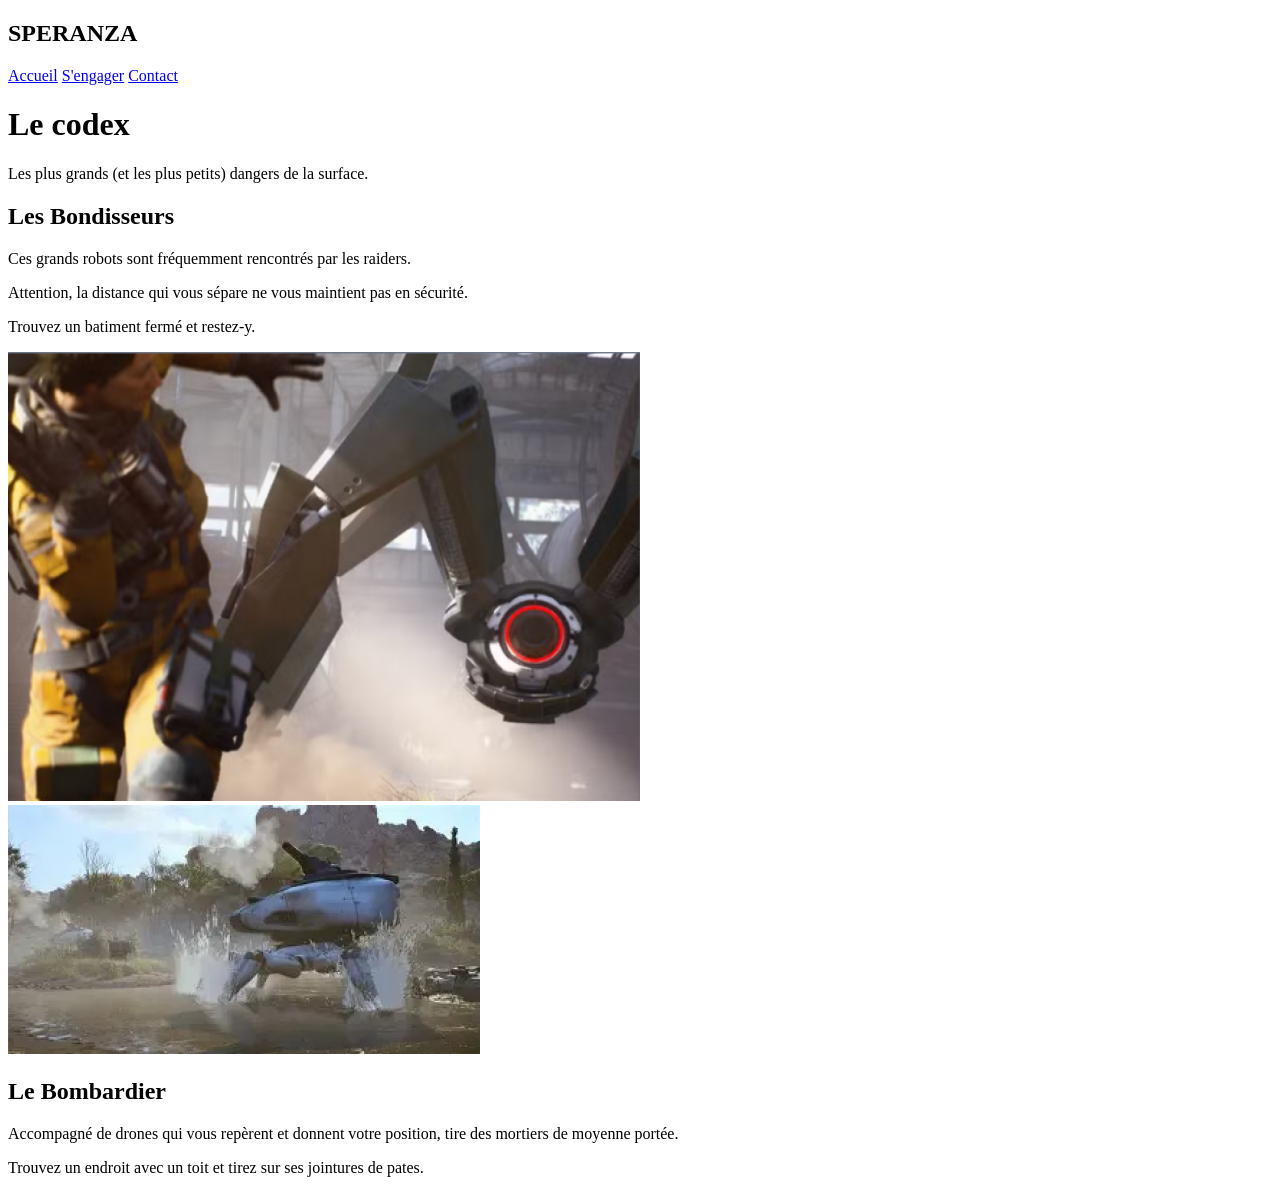
==== codex.html @ c12e8819 "fin de séance avec une grande partie du html fini (index), commentaires à faire, pages supplémentair" ====
<!DOCTYPE html>
<html lang="fr">
    <head>
        <meta charset="UTF-8">
        <meta name="viewport" content="width=device-width, initial-scale=1.0">
        <title>Codex</title>
    </head>
    <body>
        <header>
            <nav><!--Contient le logo SPERANZA sous forme de texte majuscule et les liens "Accueil" et "Codex"-->
                <h1 class="titre-logo">SPERANZA</h1>
                <a href="index.html">Accueil</a>                          
                <a href="enlist.html">S'engager</a>
                <a href="contact.html">Contact</a>  
            </nav>
        </header>
        <main>
            <div><!--Le titre principal de l'enciclopédie-->
                <h1>Le codex</h1>
                <p>Les plus grands (et les plus petits) dangers de la surface.</p>
            </div>

            <div>
                <div>
                    <h2>Les Bondisseurs</h2>
                    <p>Ces grands robots sont fréquemment rencontrés par les raiders.</p>
                    <p>Attention, la distance qui vous sépare ne vous maintient pas en sécurité.</p>
                    <p>Trouvez un batiment fermé et restez-y.</p>
                </div>                
                <div>
                    <img width="50%" src="images/Leaper.png" alt="Un bondisseur poursuivant une raider">
                </div>
            </div>

            <div>
                <div>
                    <img src="images/Bombardier.png" alt="Un Bombardier en position de combat dans un étang">
                </div>                
                <div>
                    <h2>Le Bombardier</h2>
                    <p>Accompagné de drones qui vous repèrent et donnent votre position, tire des mortiers de moyenne portée.</p>
                    <p>Trouvez un endroit avec un toit et tirez sur ses jointures de pates.</p>
                </div>
            </div>

        </main>
    </body>
</html>
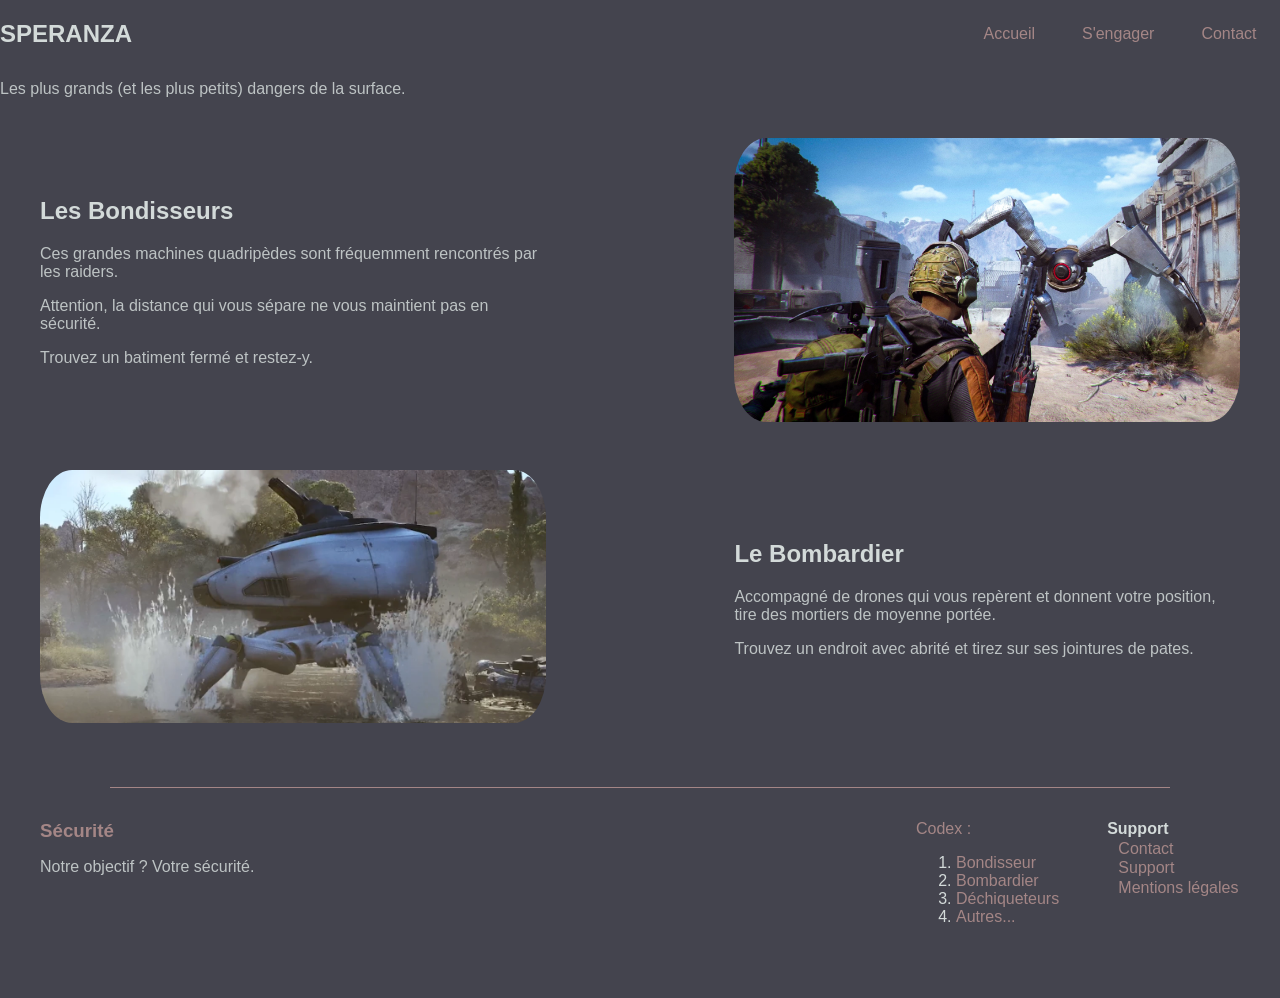
==== commit 41f90c81: "exercice boxes" ====
--- a/codex.html
+++ b/codex.html
@@ -3,15 +3,20 @@
     <head>
         <meta charset="UTF-8">
         <meta name="viewport" content="width=device-width, initial-scale=1.0">
+        <link rel="stylesheet" type="text/css" href="style.css">
         <title>Codex</title>
     </head>
     <body>
         <header>
-            <nav><!--Contient le logo SPERANZA sous forme de texte majuscule et les liens "Accueil" et "Codex"-->
-                <h1 class="titre-logo">SPERANZA</h1>
-                <a href="index.html">Accueil</a>                          
-                <a href="enlist.html">S'engager</a>
-                <a href="contact.html">Contact</a>  
+            <nav><!--Contient le logo SPERANZA sous forme de texte majuscule et les liens "Contact" et "Codex"-->
+                <div>
+                    <h2>SPERANZA</h2>
+                </div>
+                <div class="topLinks">
+                    <a class="navLink" href="index.html">Accueil</a>                    
+                    <a class="navLink" href="enlist.html">S'engager</a>                    
+                    <a class="navLink" href="contact.html">Contact</a>
+                </div>
             </nav>
         </header>
         <main>
@@ -20,29 +25,68 @@
                 <p>Les plus grands (et les plus petits) dangers de la surface.</p>
             </div>
 
-            <div>
-                <div>
+            <div class="bloc"><!--Titre et image menant à l'encyclopédie-->
+
+                <div class="content">
                     <h2>Les Bondisseurs</h2>
-                    <p>Ces grands robots sont fréquemment rencontrés par les raiders.</p>
+                    <p>Ces grandes machines quadripèdes sont fréquemment rencontrés par les raiders.</p>
                     <p>Attention, la distance qui vous sépare ne vous maintient pas en sécurité.</p>
-                    <p>Trouvez un batiment fermé et restez-y.</p>
-                </div>                
-                <div>
-                    <img width="50%" src="images/Leaper.png" alt="Un bondisseur poursuivant une raider">
+                    <p>Trouvez un batiment fermé et restez-y.</p>                    
                 </div>
+
+                 <img  class="blocImage" src="images/leaper2.jpg" alt="Un bondisseur attaquant une personne">
             </div>
 
-            <div>
-                <div>
-                    <img src="images/Bombardier.png" alt="Un Bombardier en position de combat dans un étang">
-                </div>                
-                <div>
+            <div class="bloc"><!--Descriptif du département de la sécurité et image-->
+
+                 <img class="blocImage" src="images/Bombardier.webp" alt="Un Bombardier en position de combat dans un étang">
+                           
+                <div class="content">
                     <h2>Le Bombardier</h2>
                     <p>Accompagné de drones qui vous repèrent et donnent votre position, tire des mortiers de moyenne portée.</p>
-                    <p>Trouvez un endroit avec un toit et tirez sur ses jointures de pates.</p>
+                    <p>Trouvez un endroit avec abrité et tirez sur ses jointures de pates.</p>                    
                 </div>
+            </div>    
+        </main>
+
+        <footer><!--descriptif très bref du département et quelques liens -->    
+            <div class="FooterLimit">
+                <hr id="FooterLimitLine">
+            </div>                    
+
+            <div>
+                <div class="footerContent">
+                    <h3>Sécurité</h3>
+                    <p>Notre objectif ? Votre sécurité.</p>                                                         
+                </div>      
             </div>
 
-        </main>
+            <div class="footerLinks">
+                <div id="footerCodexLink">
+                    <a class="FooterLinks" href="codex.html">Codex :</a>
+                    <ol class="">
+                        <li>
+                            <a class="whiteFooterLinks" href="codex.html">Bondisseur</a>
+                        </li>
+                        <li>
+                            <a class="whiteFooterLinks" href="codex.html">Bombardier</a>
+                        </li>
+                        <li>
+                            <a class="whiteFooterLinks" href="codex.html">Déchiqueteurs</a>
+                        </li>
+                        <li>
+                            <a class="whiteFooterLinks" href="codex.html">Autres...</a>
+                        </li>
+                    </ol>
+                </div>
+                
+                <div class="footerSupport">
+                    <h4>Support</h4>                                        
+                    <a class="FooterLinks" href="contact.html">Contact</a>                        
+                    <a class="FooterLinks" href="support.html">Support</a>                       
+                    <a class="FooterLinks" href="mentions-legales.html">Mentions légales</a>                                                                                 
+                </div>   
+            </div>
+        </footer>
     </body>
 </html>
--- a/style.css
+++ b/style.css
@@ -0,0 +1,201 @@
+*{
+    font-family: Helvetica, "Roboto", sans-serif;
+    flex-wrap: wrap;
+}
+
+:root {
+    --headerheight: 3em;
+}
+
+body{
+    background: #44444E;
+    margin: 0em;
+}
+
+h1, h2, h4, h5, h6 {
+    color: #D3DAD9;        
+}
+
+h3 {
+    color:#A48686 
+}
+
+p {
+    color: #D3DAD9;
+    opacity: 85%;
+}
+
+a {
+    text-decoration: none;
+    color: #A48686;
+}
+
+ol {
+    color: #D3DAD9;
+}
+
+.callToActLink, .semiTransparentLink {
+    color: #BFC6C4;
+    border-radius: 0.7em;
+    padding: 0.5em 0.5em;
+    margin: 0em 0.5em;
+}
+
+.callToActLink {    
+    background-color: #A48686;    
+}
+
+.semiTransparentLink {    
+    border-color: #D3DAD9;
+    border-width: 0.1em;
+    background-color: #bfc6c430;
+}
+
+.navLink {
+    color: #A48686;    
+}
+
+.topLinks {
+    display: flex;
+    flex-direction: row;
+    justify-content: space-around;
+    align-items: center;
+    width:20em;
+}
+
+nav {    
+    z-index: 1;
+
+    display: flex;    
+    flex-direction: row;
+    justify-content: space-between;     
+    align-items: center;
+    width: 100%;
+
+    background-color: #44444E;         
+    
+    position: fixed;
+    top: 0px;
+    
+    .navLink {           
+        margin: 5% 5%;     
+    }
+
+    #logo {
+        margin: 0em 1em;
+    }
+}
+
+
+.title {
+    background-image: url('images/plan-ville2.jpeg');
+    background-size: cover;
+
+    display:flex;
+    flex-direction: column;
+    align-items: center;
+    justify-content: space-around;
+    
+    padding: 4em 1em ;
+}
+
+.title h1 {
+    font-size: 300%;
+}
+
+.titleLinks {
+    display: flex;
+    justify-content: space-between;
+    flex-direction: row;
+    align-items: center;    
+}
+
+.bloc {
+    display: flex;
+    justify-content: space-between;
+    align-items: center;
+
+    padding: 0.5em 0.5em;    
+}
+
+footer {
+    display: flex;
+    justify-content: space-between;
+    align-items: start;
+    padding: 2em 1em;    
+    
+}
+
+.whiteFooterLinks a {
+    color: #D3DAD9;
+}
+
+.FooterLimit {
+    width: 100%;
+
+}
+
+ #FooterLimitLine {
+    border: none; 
+    height: 1px; 
+    background-color: #A48686; 
+    width: 85%;
+}
+
+.footerContent {        
+    padding: 1.5em 1.5em;
+}   
+
+.footerContent h3 {
+    margin: 0em;    
+}
+
+.footerLinks {
+    display:flex;
+    align-items: start;
+    justify-content: space-between;     
+    color: #A48686;
+}
+
+#footerCodexLink {
+    padding: 1.5em;
+}
+
+.footerSupport {
+    display:flex;
+    flex-direction: column;
+    justify-content: flex-start;
+    padding: 1.5em;    
+}
+
+.footerSupport > a {
+    padding: 0.1em 0.1em 0em 0.7em;
+}
+
+.footerSupport h4 {
+    margin: 0em;
+}   
+
+.content , .blocImage{
+    padding: 1em 2em;   
+    justify-content: center;
+    align-items: center;     
+}
+
+.blocImage {
+    border-radius: 4em;   
+}
+
+@media screen and (max-width: 800px)
+{
+    .content , .blocImage {      
+        width: 95%;        
+    }
+}
+    
+@media screen and (min-width: 800.1px)
+{
+    .content , .blocImage {      
+        width: 40%;        
+    }
+}
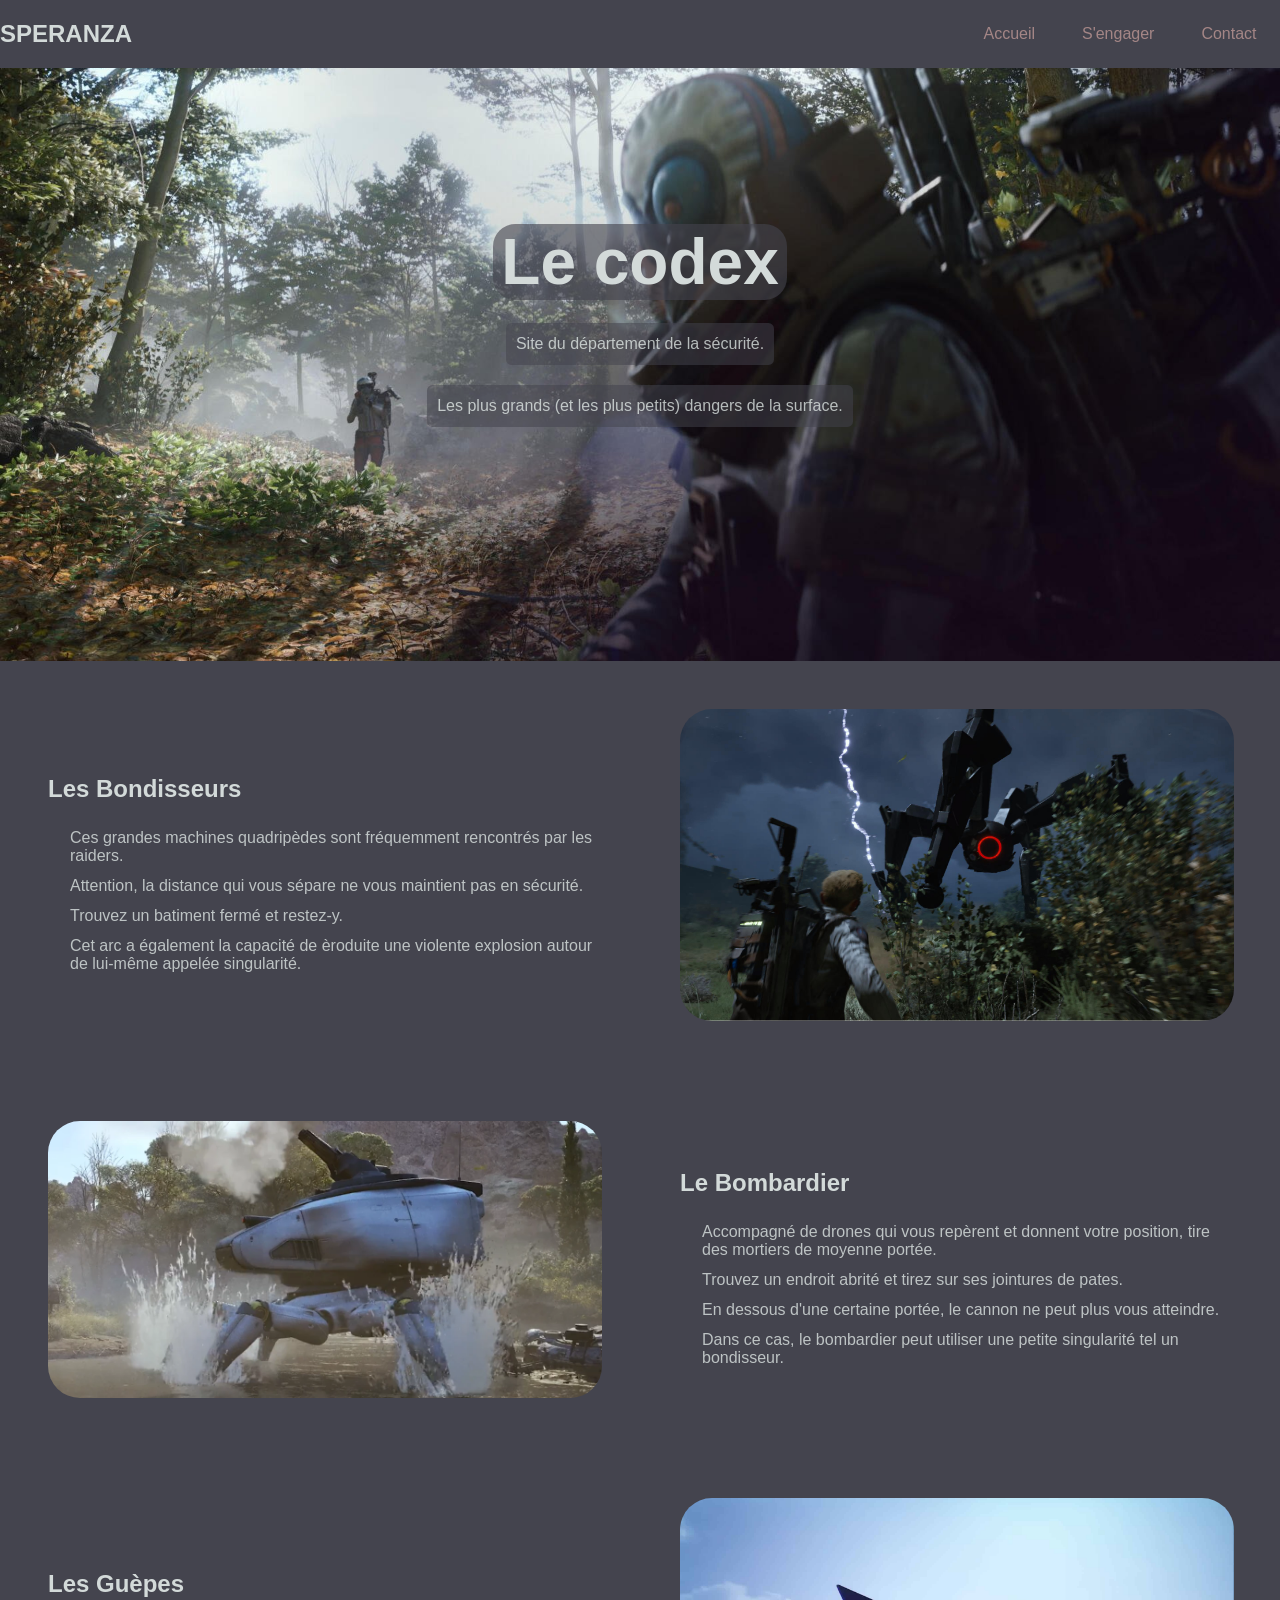
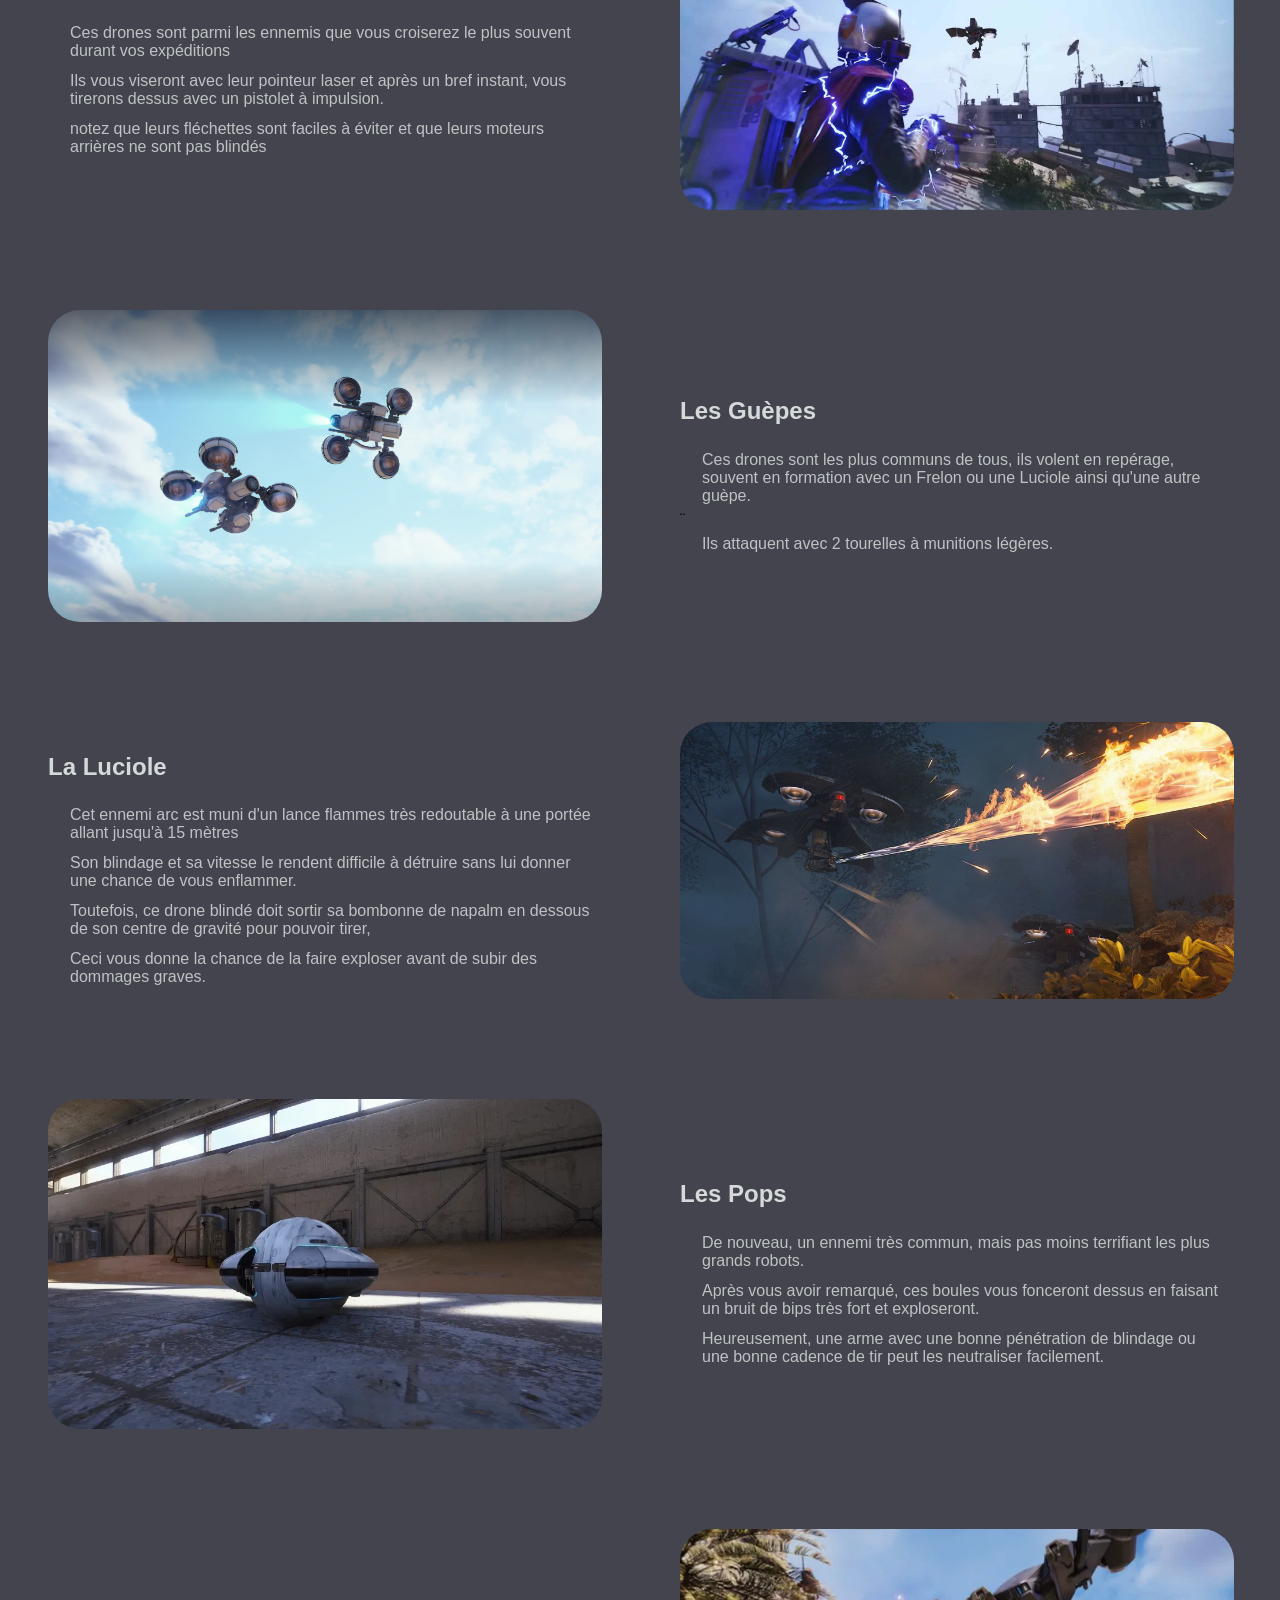
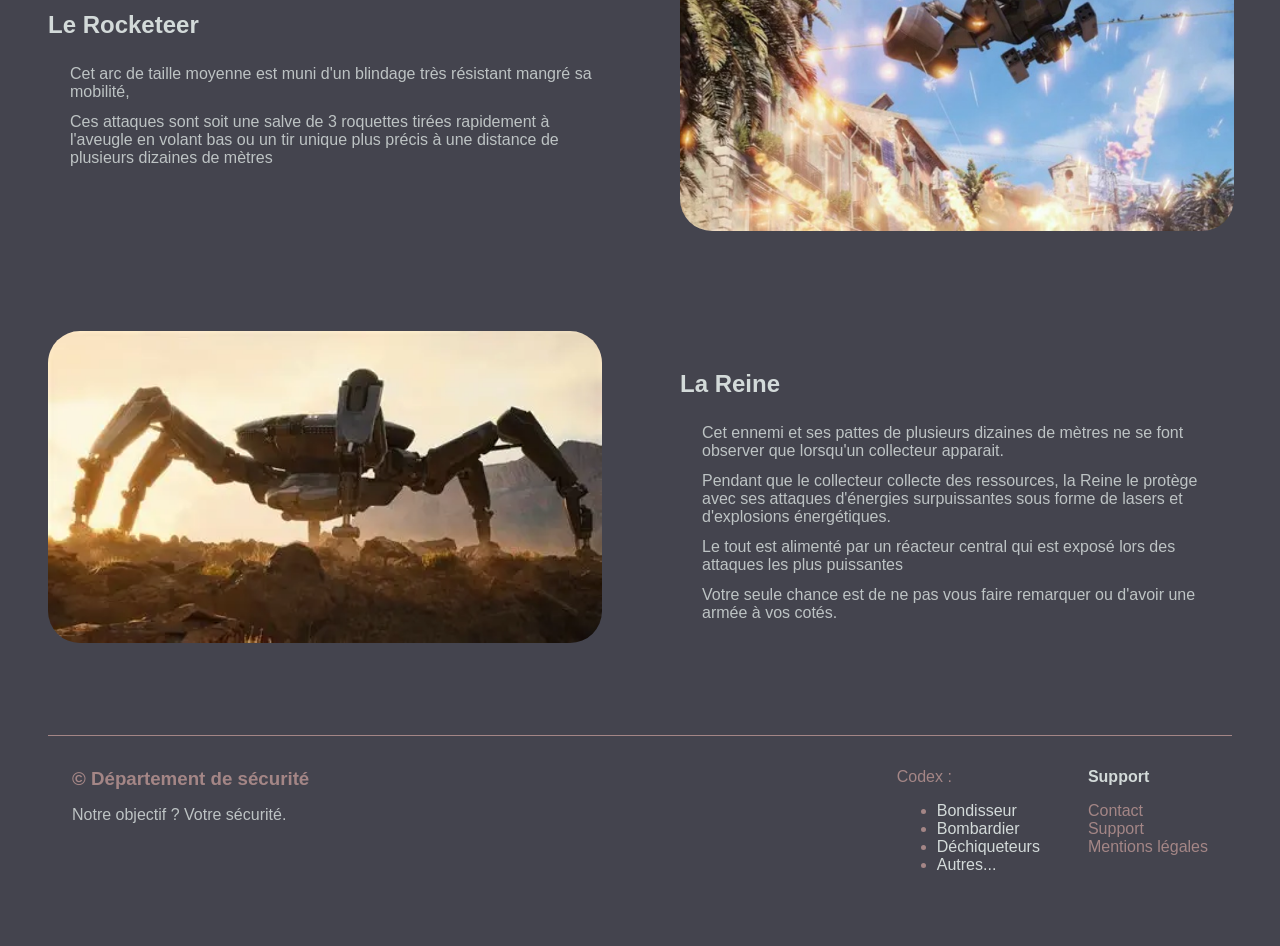
==== commit d1b7461c: "maj de début de cours 04.05.2026" ====
--- a/codex.html
+++ b/codex.html
@@ -13,79 +13,178 @@
                     <h2>SPERANZA</h2>
                 </div>
                 <div class="topLinks">
-                    <a class="navLink" href="index.html">Accueil</a>                    
-                    <a class="navLink" href="enlist.html">S'engager</a>                    
-                    <a class="navLink" href="contact.html">Contact</a>
+                    <div>
+                        <a class="navLink" href="index.html">Accueil</a>
+                    </div>
+                    <div>
+                        <a class="navLink" href="enlist.html">S'engager</a>
+                    </div>
+                    <div>
+                        <a class="navLink" href="contact.html">Contact</a>
+                    </div>
                 </div>
             </nav>
         </header>
-        <main>
-            <div><!--Le titre principal de l'enciclopédie-->
+        <main>              
+
+            </div> 
+              <div id="codexTitle" class="title"><!--Le titre principal de l'enciclopédie-->
                 <h1>Le codex</h1>
+                <p>Site du département de la sécurité.</p>
                 <p>Les plus grands (et les plus petits) dangers de la surface.</p>
             </div>
 
-            <div class="bloc"><!--Titre et image menant à l'encyclopédie-->
-
+            <section><!--Description et conseils, Bondisseur-->
                 <div class="content">
                     <h2>Les Bondisseurs</h2>
                     <p>Ces grandes machines quadripèdes sont fréquemment rencontrés par les raiders.</p>
                     <p>Attention, la distance qui vous sépare ne vous maintient pas en sécurité.</p>
-                    <p>Trouvez un batiment fermé et restez-y.</p>                    
+                    <p>Trouvez un batiment fermé et restez-y.</p>
+                    <p>Cet arc a également la capacité de èroduite une violente explosion autour de lui-même appelée singularité.</p> 
                 </div>
 
-                 <img  class="blocImage" src="images/leaper2.jpg" alt="Un bondisseur attaquant une personne">
-            </div>
+                <div>
+                    <img  class="blocImage" src="images/leaper3.jpg" alt="Un bondisseur attaquant une personne">
+                </div>                
+            </section> 
 
-            <div class="bloc"><!--Descriptif du département de la sécurité et image-->
-
-                 <img class="blocImage" src="images/Bombardier.webp" alt="Un Bombardier en position de combat dans un étang">
-                           
+            <section><!--Description et conseils, Bombardier-->
+                <div>
+                    <img class="blocImage" src="images/Bombardier.webp" alt="Un Bombardier en position de combat dans un étang">
+                </div>
+                        
                 <div class="content">
                     <h2>Le Bombardier</h2>
                     <p>Accompagné de drones qui vous repèrent et donnent votre position, tire des mortiers de moyenne portée.</p>
-                    <p>Trouvez un endroit avec abrité et tirez sur ses jointures de pates.</p>                    
+                    <p>Trouvez un endroit abrité et tirez sur ses jointures de pates.</p>
+                    <p>En dessous d'une certaine portée, le cannon ne peut plus vous atteindre.</p>
+                    <p>Dans ce cas, le bombardier peut utiliser une petite singularité tel un bondisseur.</p>  
+                </div>        
+            </section>
+
+            <section><!--Description et conseils, Frelon-->
+                <div class="content">
+                    <h2>Les Guèpes</h2>
+                    <p>Ces drones sont parmi les ennemis que vous croiserez le plus souvent durant vos expéditions</p>                 
+                    <p>Ils vous viseront avec leur pointeur laser et après un bref instant, vous tirerons dessus avec un pistolet à impulsion.</p>
+                    <p>notez que leurs fléchettes sont faciles à éviter et que leurs moteurs arrières ne sont pas blindés</p>
                 </div>
-            </div>    
+
+                <div>
+                    <img  class="blocImage" src="images/hornet.jpg" alt="Une personne se faisant électrocuter par le pistolet à impulsion d'un frelon en plein combat">
+                </div>                
+            </section> 
+
+            <section><!--Description et conseils, Guèpe-->
+                <div>
+                    <img class="blocImage" src="images/wasps.png" alt="Deux guèpes en repérage dans le ciel">
+                </div>
+                        
+                <div class="content">
+                    <h2>Les Guèpes</h2>
+                    <p>Ces drones sont les plus communs de tous, ils volent en repérage, souvent en formation avec un Frelon ou une Luciole ainsi qu'une autre guèpe.</p>
+                    ¨<p>Ils attaquent avec 2 tourelles à munitions légères.</p>
+                </div>        
+            </section>
+
+              <section><!--Description et conseils, Luciole-->
+                <div class="content">
+                    <h2>La Luciole</h2>
+                    <p>Cet ennemi arc est muni d'un lance flammes très redoutable à une portée allant jusqu'à 15 mètres</p>
+                    <p>Son blindage et sa vitesse le rendent difficile à détruire sans lui donner une chance de vous enflammer.</p>
+                    <p>Toutefois, ce drone blindé doit sortir sa bombonne de napalm en dessous de son centre de gravité pour pouvoir tirer,</p>
+                    <p>Ceci vous donne la chance de la faire exploser avant de subir des dommages graves.</p>
+                </div>
+
+                <div>
+                    <img  class="blocImage" src="images/firefly.jpg" alt="Deux Lucioles en position de combat, dont une tirant une trainée de flammes">
+                </div>                
+            </section> 
+
+            <section><!--Description et conseils, les Pop-->
+                <div>
+                    <img class="blocImage" src="images/pop.webp" alt="Une boule Pop dans un hangar proche du port spacial.">
+                </div>
+                        
+                <div class="content">
+                    <h2>Les Pops</h2>
+                    <p>De nouveau, un ennemi très commun, mais pas moins terrifiant les plus grands robots.</p>
+                    <p>Après vous avoir remarqué, ces boules vous fonceront dessus en faisant un bruit de bips très fort et exploseront.</p>
+                    <p>Heureusement, une arme avec une bonne pénétration de blindage ou une bonne cadence de tir peut les neutraliser facilement.</p>
+                </div>                   
+            </section>
+
+            <section><!--Description et conseils, Rocketeer-->
+                <div class="content">
+                    <h2>Le Rocketeer</h2>
+                    <p>Cet arc de taille moyenne est muni d'un blindage très résistant mangré sa mobilité,</p>
+                    <p>Ces attaques sont soit une salve de 3 roquettes tirées rapidement à l'aveugle en volant bas ou un tir unique plus précis à une distance de plusieurs dizaines de mètres</p>
+                </div>
+
+                <div>
+                    <img  class="blocImage" src="images/rocketeer.jfif" alt="Un Rocketeer lancant une salve de tirs">
+                </div>                
+            </section> 
+
+            <section><!--Description et conseils, La Reine-->
+                <div>
+                    <img class="blocImage" src="images/queen.webp" alt="Une Reine marchant devant un lever de soleil">
+                </div>
+                        
+                <div class="content">
+                    <h2>La Reine</h2>
+                    <p>Cet ennemi et ses pattes de plusieurs dizaines de mètres ne se font observer que lorsqu'un collecteur apparait.</p>                   
+                    <p>Pendant que le collecteur collecte des ressources, la Reine le protège avec ses attaques d'énergies surpuissantes sous forme de lasers et d'explosions énergétiques.</p>
+                    <p>Le tout est alimenté par un réacteur central qui est exposé lors des attaques les plus puissantes</p>
+                    <p>Votre seule chance est de ne pas vous faire remarquer ou d'avoir une armée à vos cotés.</p>
+                </div>                   
+            </section>
+        </main>
         </main>
 
         <footer><!--descriptif très bref du département et quelques liens -->    
             <div class="FooterLimit">
                 <hr id="FooterLimitLine">
-            </div>                    
+            </div>                
 
             <div>
                 <div class="footerContent">
-                    <h3>Sécurité</h3>
+                    <h3>&copy; Département de sécurité</h3>
                     <p>Notre objectif ? Votre sécurité.</p>                                                         
                 </div>      
             </div>
 
             <div class="footerLinks">
                 <div id="footerCodexLink">
-                    <a class="FooterLinks" href="codex.html">Codex :</a>
-                    <ol class="">
+                    <a class="FooterLinks" href="codex.html">Codex :</a>                   
+                    <ul class="whiteFooterLinks">
                         <li>
-                            <a class="whiteFooterLinks" href="codex.html">Bondisseur</a>
+                            <a href="codex.html">Bondisseur</a>
                         </li>
                         <li>
-                            <a class="whiteFooterLinks" href="codex.html">Bombardier</a>
+                            <a href="codex.html">Bombardier</a>
                         </li>
                         <li>
-                            <a class="whiteFooterLinks" href="codex.html">Déchiqueteurs</a>
+                            <a href="codex.html">Déchiqueteurs</a>
                         </li>
                         <li>
-                            <a class="whiteFooterLinks" href="codex.html">Autres...</a>
+                            <a href="codex.html">Autres...</a>
                         </li>
-                    </ol>
+                    </ul>
                 </div>
                 
                 <div class="footerSupport">
-                    <h4>Support</h4>                                        
-                    <a class="FooterLinks" href="contact.html">Contact</a>                        
-                    <a class="FooterLinks" href="support.html">Support</a>                       
-                    <a class="FooterLinks" href="mentions-legales.html">Mentions légales</a>                                                                                 
-                </div>   
+                    <h4>Support</h4> 
+                    <div>
+                        <a class="FooterLinks" href="contact.html">Contact</a> 
+                    </div>
+                    <div>
+                        <a class="FooterLinks" href="support.html">Support</a> 
+                    </div>
+                    <div>
+                        <a class="FooterLinks" href="mentions-legales.html">Mentions légales</a>  
+                    </div>                                                                      
+                </div>  
             </div>
         </footer>
     </body>
--- a/style.css
+++ b/style.css
@@ -10,6 +10,7 @@
 body{
     background: #44444E;
     margin: 0em;
+    overflow-x: hidden;
 }
 
 h1, h2, h4, h5, h6 {
@@ -51,10 +52,6 @@
     background-color: #bfc6c430;
 }
 
-.navLink {
-    color: #A48686;    
-}
-
 .topLinks {
     display: flex;
     flex-direction: row;
@@ -76,31 +73,28 @@
     
     position: fixed;
     top: 0px;
-    
-    .navLink {           
-        margin: 5% 5%;     
-    }
-
-    #logo {
-        margin: 0em 1em;
-    }
-}
-
+}
+
+.navLink {           
+    margin: 1em;
+    color: #A48686;    
+}
+
+#logo {
+    margin: 0em 1em;
+}
 
 .title {
-    background-image: url('images/plan-ville2.jpeg');
     background-size: cover;
-
     display:flex;
     flex-direction: column;
     align-items: center;
-    justify-content: space-around;
-    
-    padding: 4em 1em ;
+    justify-content: space-around;  
+
 }
 
 .title h1 {
-    font-size: 300%;
+    font-size: 400%;
 }
 
 .titleLinks {
@@ -110,19 +104,38 @@
     align-items: center;    
 }
 
-.bloc {
-    display: flex;
-    justify-content: space-between;
-    align-items: center;
-
-    padding: 0.5em 0.5em;    
+#indexTitle {
+    background-image: url('images/plan-ville2.jpeg');
+    
+    padding: 7em 1em ;
+}
+
+#codexTitle {
+    background-image: url('images/background2.jpg');
+
+    padding: 14em 2em ;    
+}
+
+#codexTitle h1 {
+    border-radius: 0.35em;
+    padding: 1px 8px;
+    background-color: #44444e9b;
+    margin: 0px;
+    margin-bottom: 13px;
+}
+
+#codexTitle p {
+    border-radius: 0.35em;
+    padding: 12px 10px;
+    background-color: #44444e9b;
+    margin: 10px;
 }
 
 footer {
     display: flex;
     justify-content: space-between;
     align-items: start;
-    padding: 2em 1em;    
+    padding: 2em 3em;    
     
 }
 
@@ -133,13 +146,17 @@
 .FooterLimit {
     width: 100%;
 
+}
+
+.footerSupport h4 {
+    padding-bottom: 1em;
 }
 
  #FooterLimitLine {
     border: none; 
     height: 1px; 
     background-color: #A48686; 
-    width: 85%;
+    width: 100%;
 }
 
 .footerContent {        
@@ -176,26 +193,51 @@
     margin: 0em;
 }   
 
+
+ section {
+  display: grid;
+  gap: 1em;
+  padding: 1em;
+  grid-template-columns: repeat(1, minmax(300px, 1fr));
+  grid-template-rows: 1fr;
+ }
+
+.content {
+    padding-top: auto;    
+    display: flex;
+    justify-content: space-around;
+    flex-direction: column;
+    align-items:start;
+} 
+
+.content p {
+    margin: 6px;
+    padding-left: 1em;
+} 
+
 .content , .blocImage{
-    padding: 1em 2em;   
+    padding: 2em 2em;   
     justify-content: center;
-    align-items: center;     
+    align-items: flex-center; 
 }
 
 .blocImage {
     border-radius: 4em;   
 }
 
-@media screen and (max-width: 800px)
-{
-    .content , .blocImage {      
-        width: 95%;        
-    }
-}
-    
-@media screen and (min-width: 800.1px)
-{
-    .content , .blocImage {      
-        width: 40%;        
-    }
+img {
+  height: auto;
+  width: 90%;
+  border-radius: 2em;
+}
+
+@media (min-width: 860px) {
+  section {
+    grid-template-columns: repeat(2, minmax(200px, 1fr));
+    grid-template-rows: repeat(2, minmax(1fr, 500px));
+  }
+}
+
+:hover > a {
+    color: #ffffff;
 }
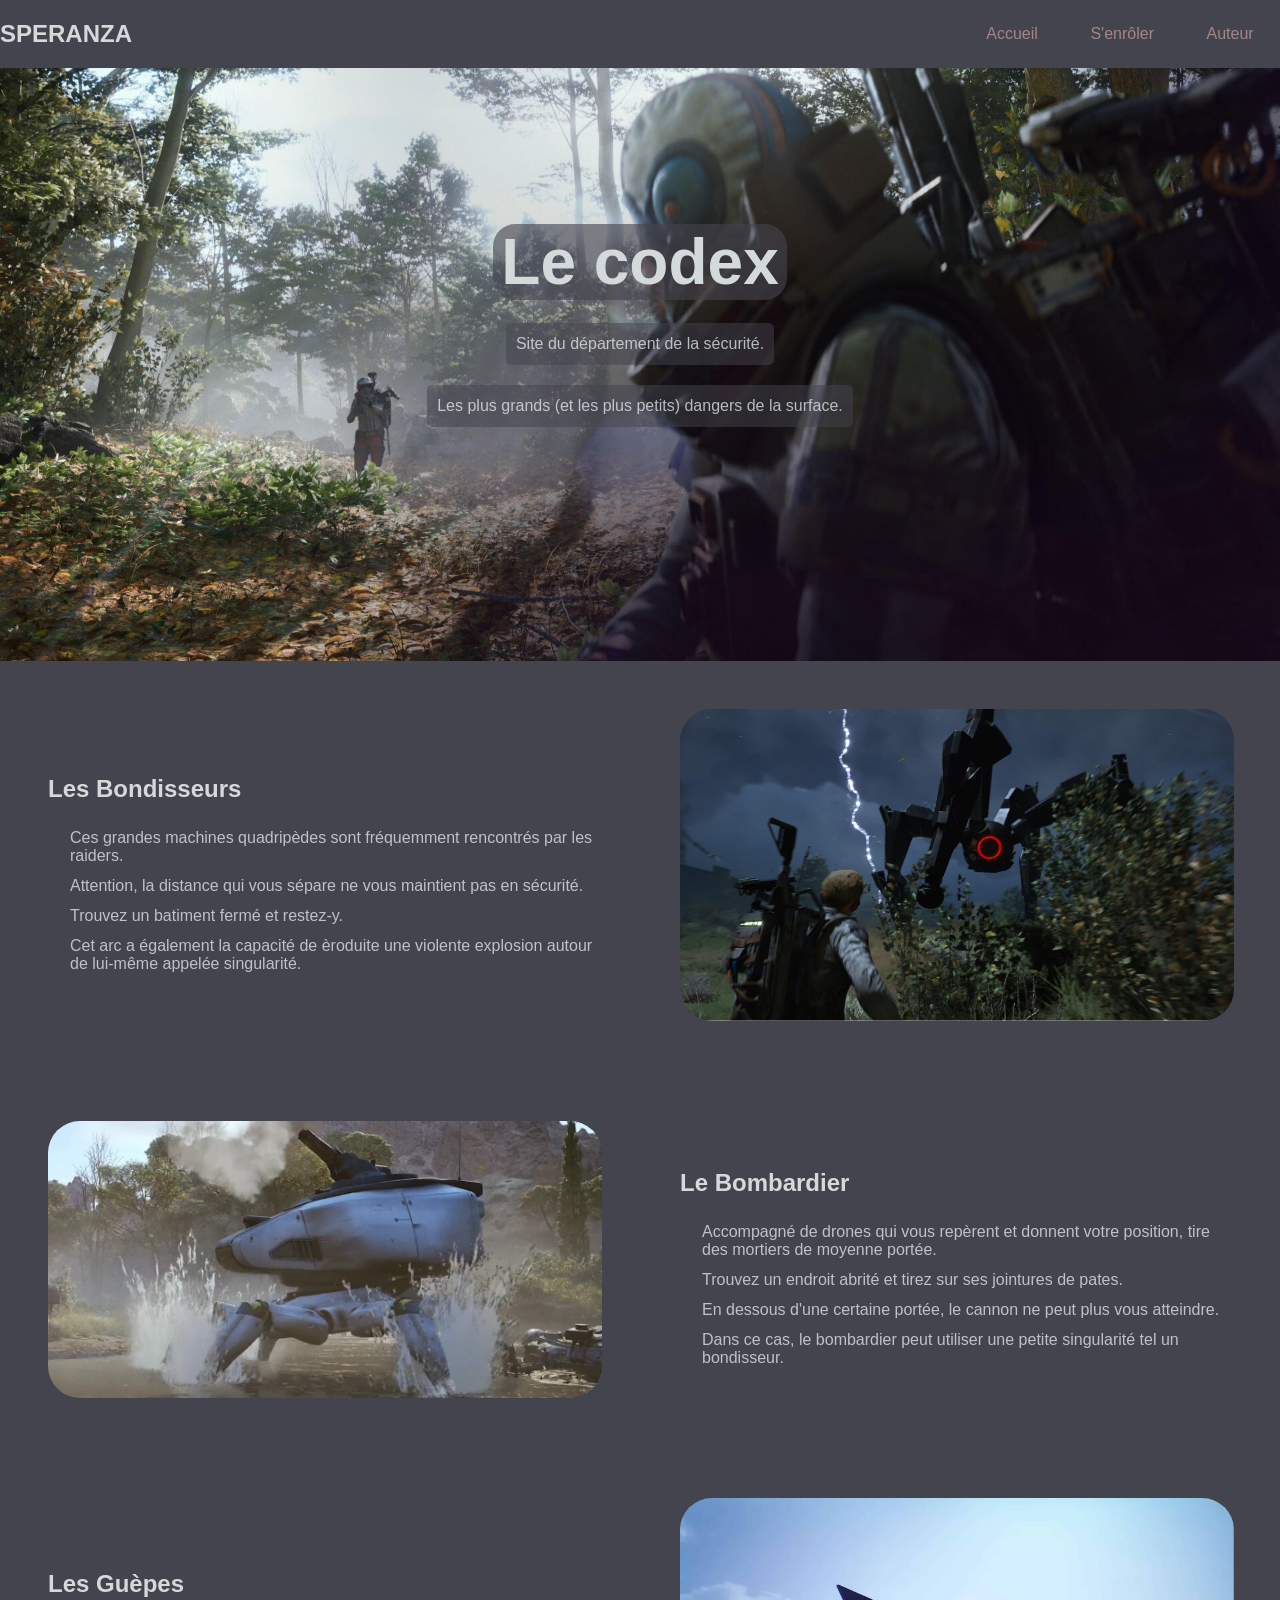
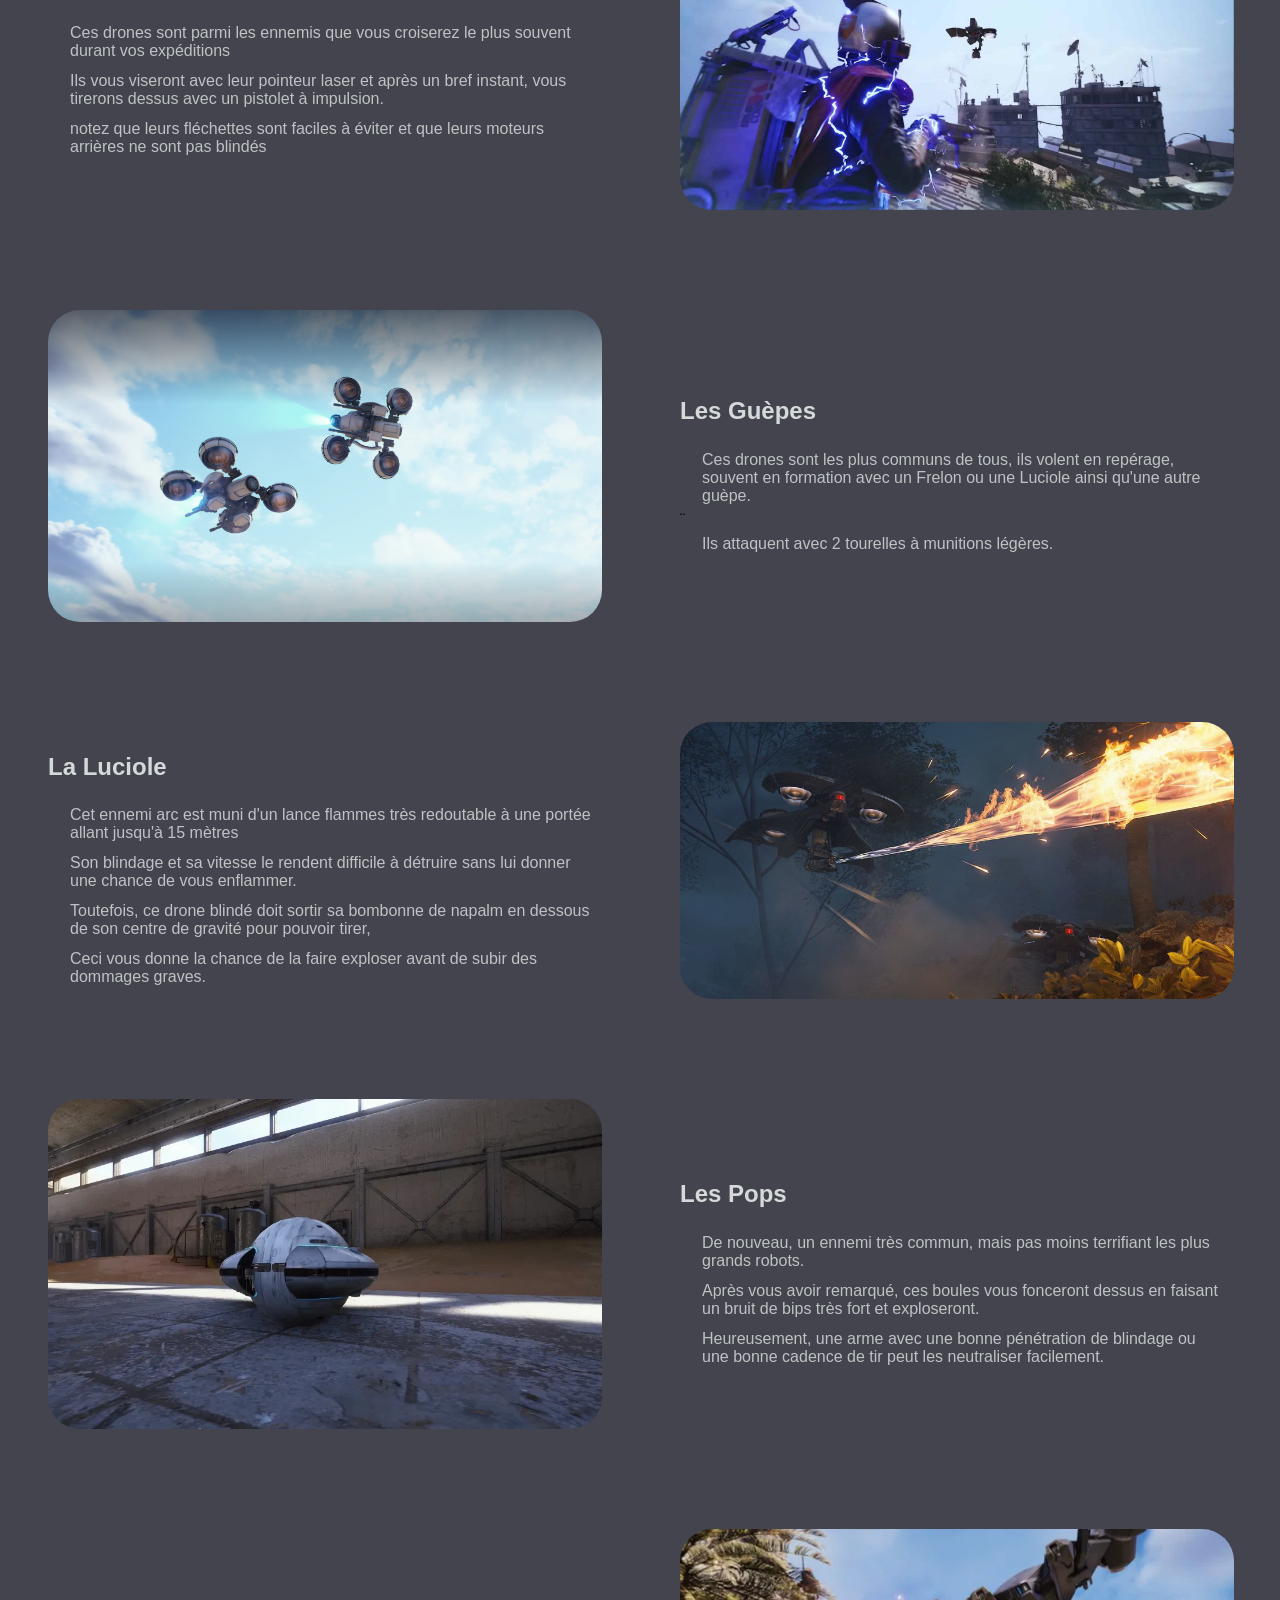
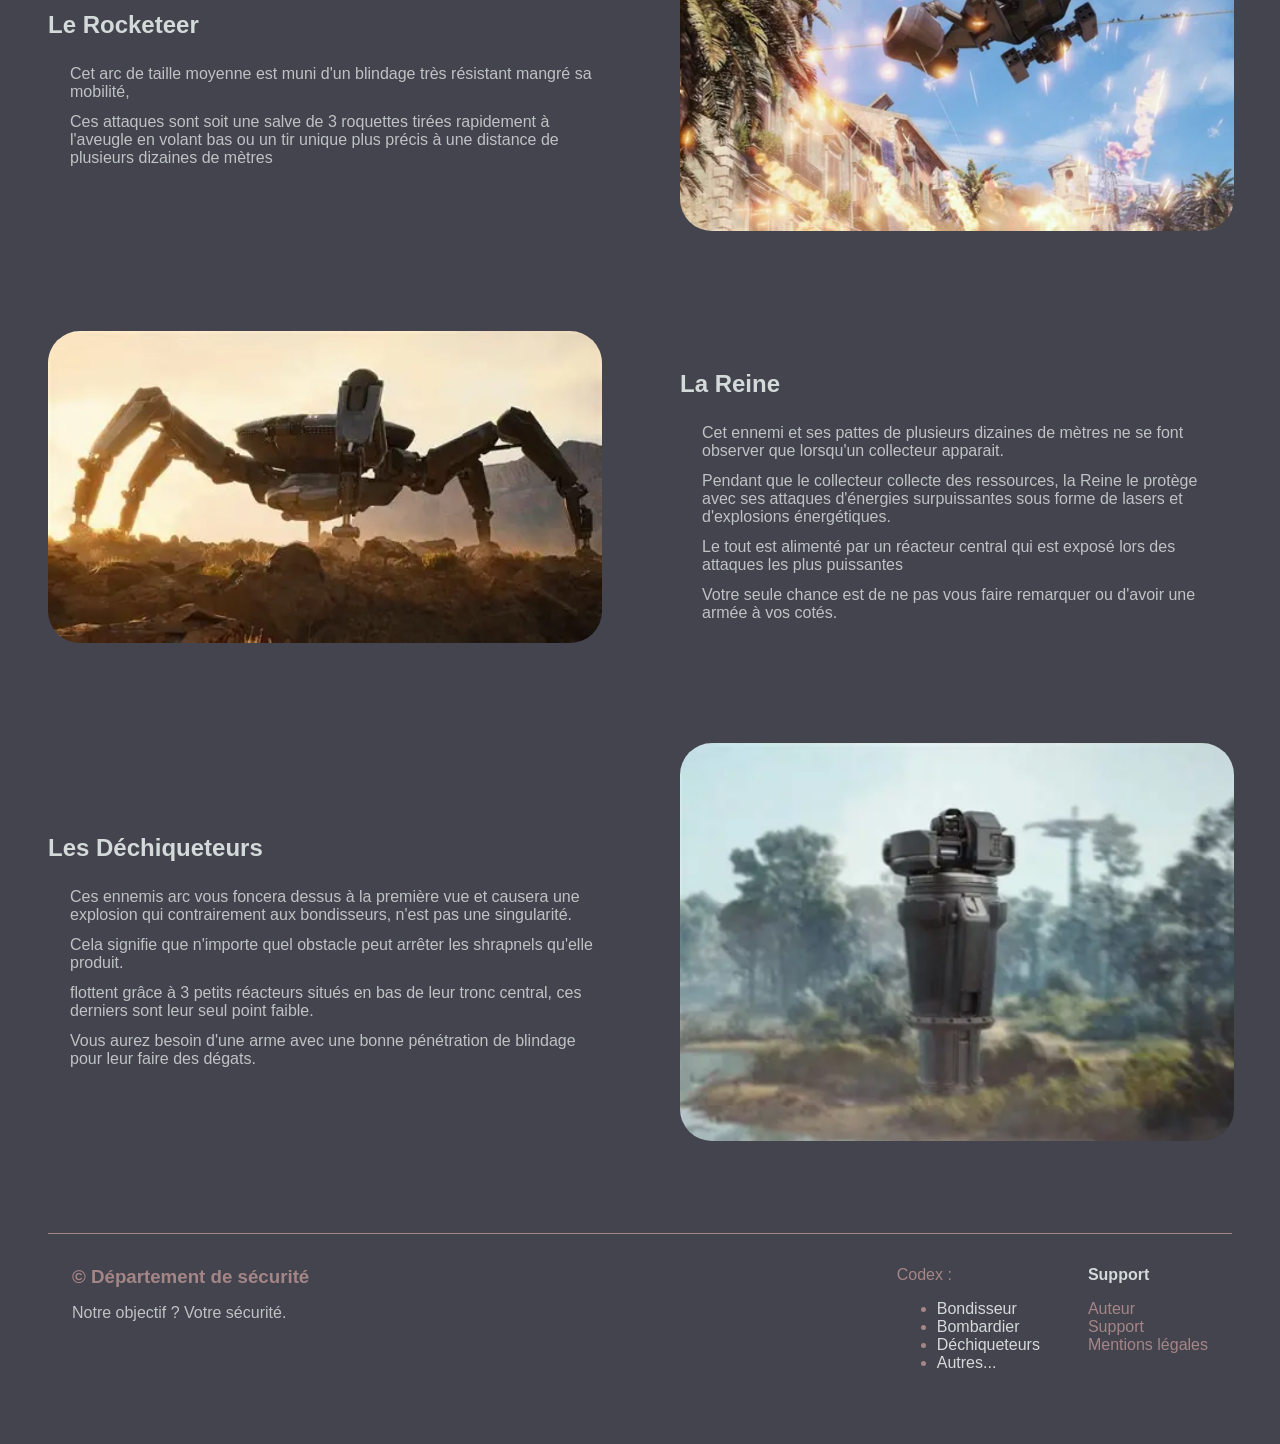
==== commit 9f20a44f: "le formulaire est en théorie fini, reste css" ====
--- a/codex.html
+++ b/codex.html
@@ -8,7 +8,7 @@
     </head>
     <body>
         <header>
-            <nav><!--Contient le logo SPERANZA sous forme de texte majuscule et les liens "Contact" et "Codex"-->
+            <nav><!--Contient le logo SPERANZA sous forme de texte majuscule et les liens "Auteur" et "Codex"-->
                 <div>
                     <h2>SPERANZA</h2>
                 </div>
@@ -17,10 +17,10 @@
                         <a class="navLink" href="index.html">Accueil</a>
                     </div>
                     <div>
-                        <a class="navLink" href="enlist.html">S'engager</a>
-                    </div>
-                    <div>
-                        <a class="navLink" href="contact.html">Contact</a>
+                        <a class="navLink" href="enlist.html">S'enrôler</a>
+                    </div>
+                    <div>
+                        <a class="navLink" href="Auteur.html">Auteur</a>
                     </div>
                 </div>
             </nav>
@@ -139,7 +139,22 @@
                     <p>Votre seule chance est de ne pas vous faire remarquer ou d'avoir une armée à vos cotés.</p>
                 </div>                   
             </section>
-        </main>
+
+             </section>
+
+              <section><!--Description et conseils, Déchiqueteurs-->
+                <div class="content">
+                    <h2>Les Déchiqueteurs</h2>
+                    <p>Ces ennemis arc vous foncera dessus à la première vue et causera une explosion qui contrairement aux bondisseurs, n'est pas une singularité. </p>
+                    <p>Cela signifie que n'importe quel obstacle peut arrêter les shrapnels qu'elle produit.</p>
+                    <p>flottent grâce à 3 petits réacteurs situés en bas de leur tronc central, ces derniers sont leur seul point faible.</p>
+                    <p>Vous aurez besoin d'une arme avec une bonne pénétration de blindage pour leur faire des dégats.</p>
+                </div>
+
+                <div>
+                    <img  class="blocImage" src="images/Shredder.png" alt="Un Déchiqueteur flottant aux alentours du champ de bataille du barrage">
+                </div>                
+            </section> 
         </main>
 
         <footer><!--descriptif très bref du département et quelques liens -->    
@@ -176,7 +191,7 @@
                 <div class="footerSupport">
                     <h4>Support</h4> 
                     <div>
-                        <a class="FooterLinks" href="contact.html">Contact</a> 
+                        <a class="FooterLinks" href="Auteur.html">Auteur</a> 
                     </div>
                     <div>
                         <a class="FooterLinks" href="support.html">Support</a> 
@@ -187,5 +202,6 @@
                 </div>  
             </div>
         </footer>
+
     </body>
 </html>
--- a/style.css
+++ b/style.css
@@ -26,9 +26,23 @@
     opacity: 85%;
 }
 
+span {
+    color: #D3DAD9;
+    opacity: 85%;
+}
+
+label {
+    color: #D3DAD9;
+    opacity: 85%;
+}
+
 a {
     text-decoration: none;
     color: #A48686;
+}
+
+strong {
+    color: #A48686;  
 }
 
 ol {
@@ -114,6 +128,27 @@
     background-image: url('images/background2.jpg');
 
     padding: 14em 2em ;    
+}
+
+#EnlistTitle {
+    background-image: url('images/EnlistTitleImage.webp');
+
+    padding: 22em 2em ;   
+}
+
+#EnlistTitle h1 {
+    border-radius: 0.35em;
+    padding: 1px 8px;
+    background-color: #44444e9b;
+    margin: 0px;
+    margin-bottom: 13px;
+}
+
+#EnlistTitle h2 {
+    border-radius: 0.35em;
+    padding: 12px 10px;
+    background-color: #44444e9b;
+    margin: 10px;
 }
 
 #codexTitle h1 {
@@ -240,4 +275,9 @@
 
 :hover > a {
     color: #ffffff;
+}
+
+form {
+    display: flex;
+
 }
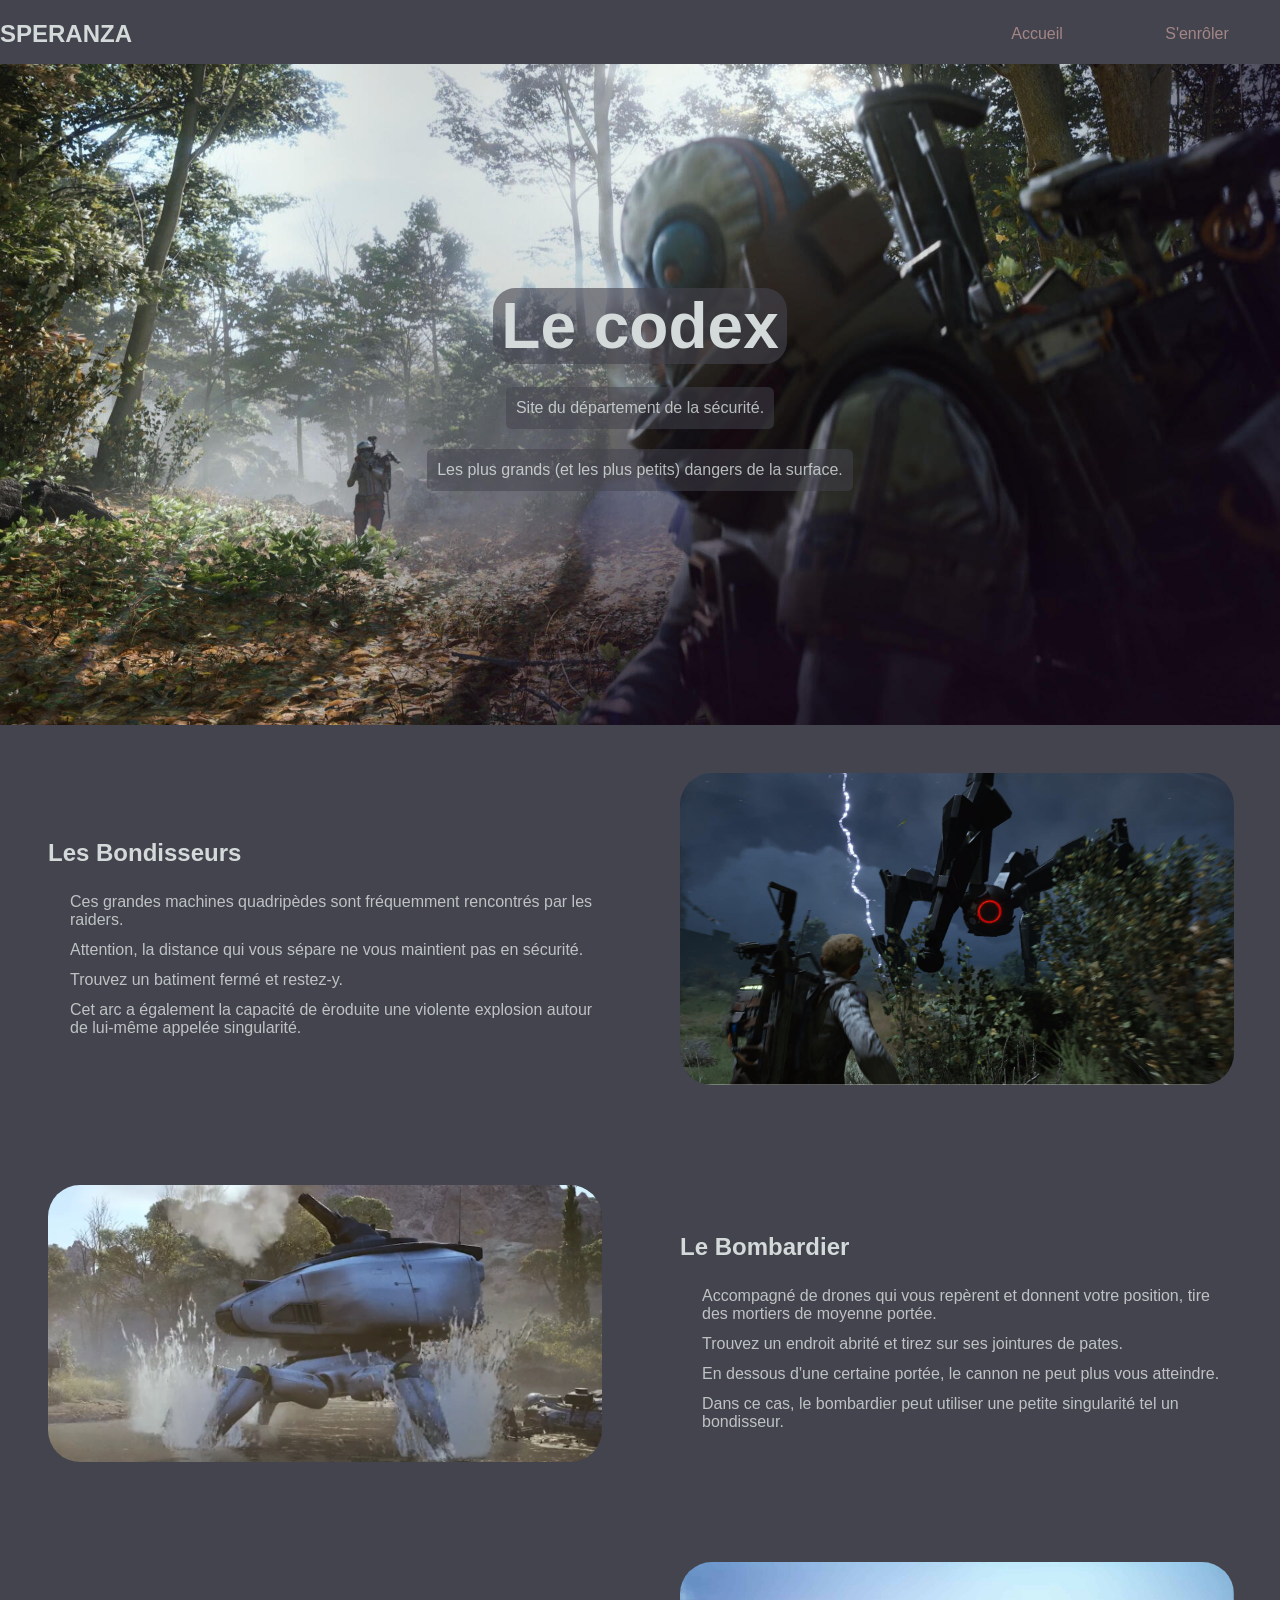
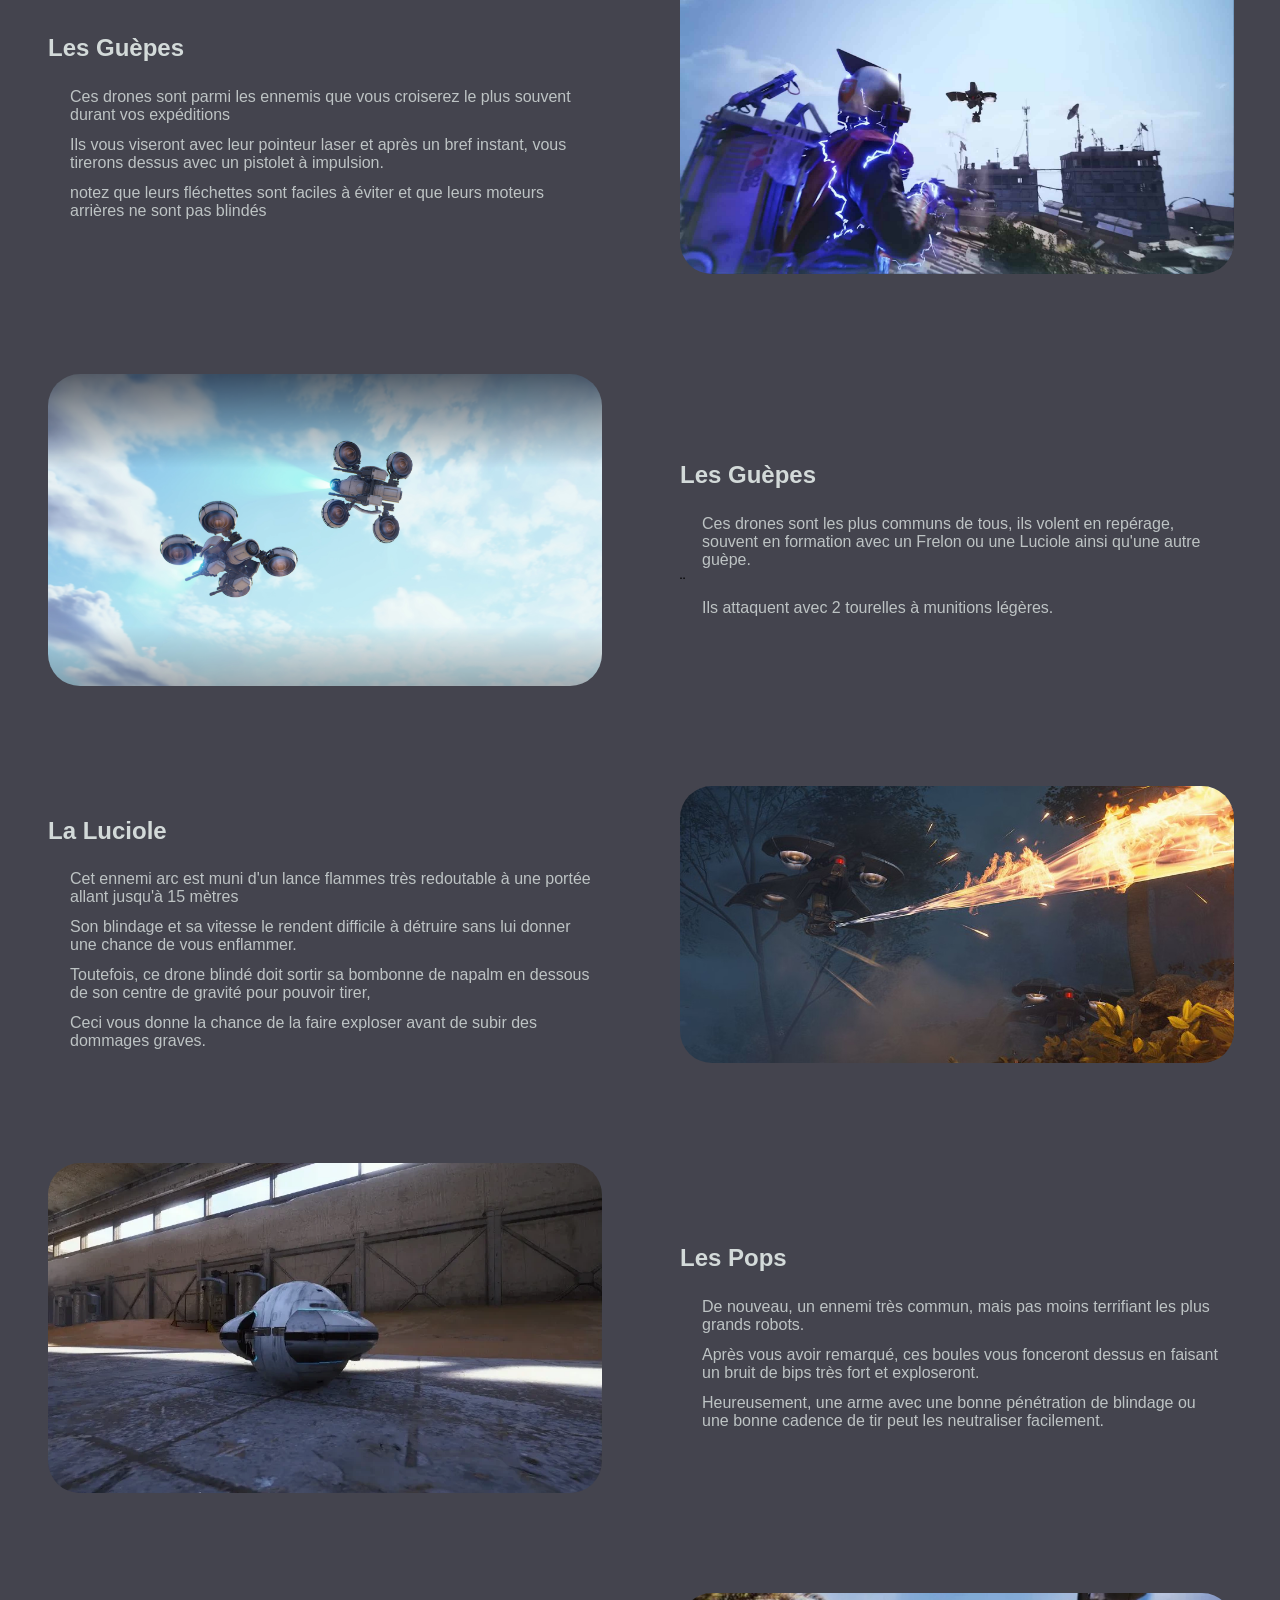
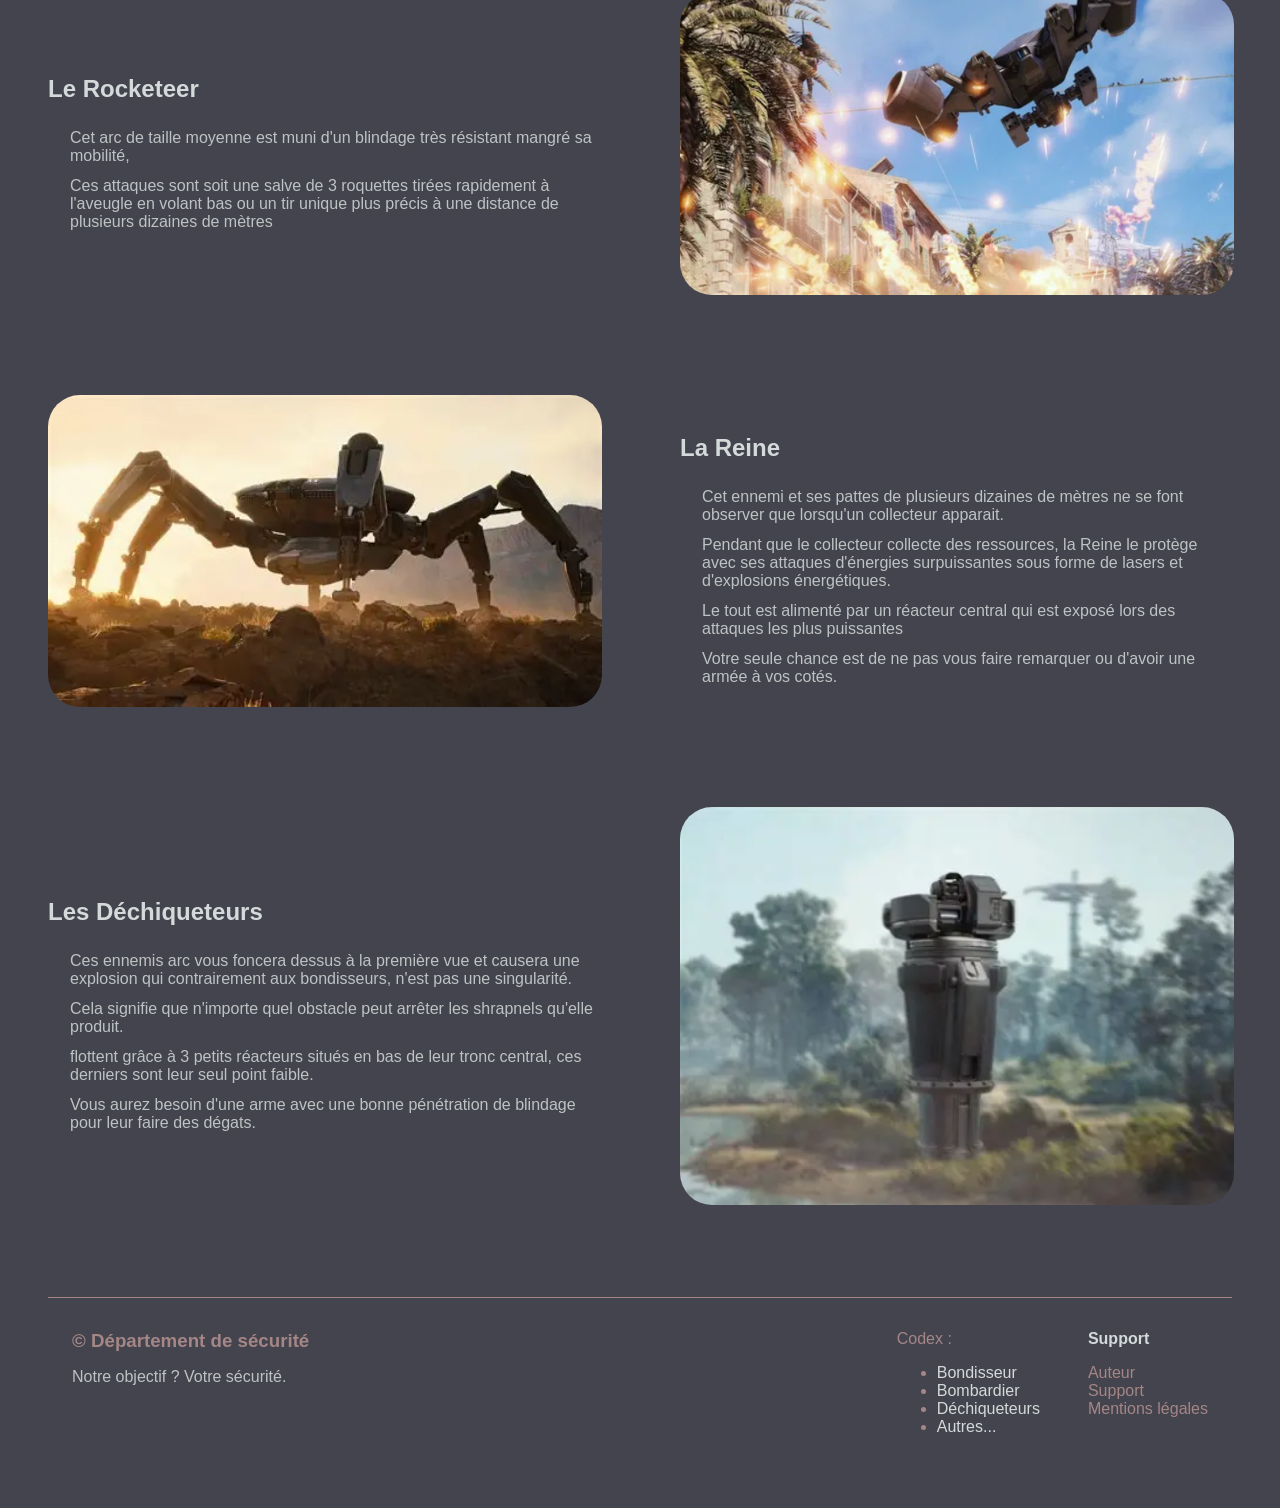
==== commit 69fb52a9: "La page enlist est bien, la page auteur est en cours, j'étais en train de faire les tests pour les i" ====
--- a/codex.html
+++ b/codex.html
@@ -18,15 +18,12 @@
                     </div>
                     <div>
                         <a class="navLink" href="enlist.html">S'enrôler</a>
-                    </div>
-                    <div>
-                        <a class="navLink" href="Auteur.html">Auteur</a>
-                    </div>
+                    </div>                  
                 </div>
             </nav>
         </header>
         <main>              
-
+            <div class="fakeHeaderCollider"></div>
             </div> 
               <div id="codexTitle" class="title"><!--Le titre principal de l'enciclopédie-->
                 <h1>Le codex</h1>
@@ -158,9 +155,9 @@
         </main>
 
         <footer><!--descriptif très bref du département et quelques liens -->    
-            <div class="FooterLimit">
-                <hr id="FooterLimitLine">
-            </div>                
+            <div class="TransversalLine">
+                <hr id="TransversalLine">
+            </div>
 
             <div>
                 <div class="footerContent">
@@ -191,7 +188,7 @@
                 <div class="footerSupport">
                     <h4>Support</h4> 
                     <div>
-                        <a class="FooterLinks" href="Auteur.html">Auteur</a> 
+                        <a class="FooterLinks" href="auteur.html">Auteur</a> 
                     </div>
                     <div>
                         <a class="FooterLinks" href="support.html">Support</a> 
--- a/style.css
+++ b/style.css
@@ -74,7 +74,8 @@
     width:20em;
 }
 
-nav {    
+nav {
+    height: 4em;    
     z-index: 1;
 
     display: flex;    
@@ -121,7 +122,7 @@
 #indexTitle {
     background-image: url('images/plan-ville2.jpeg');
     
-    padding: 7em 1em ;
+    padding: 9em 1em ;
 }
 
 #codexTitle {
@@ -129,6 +130,28 @@
 
     padding: 14em 2em ;    
 }
+
+#AuthorTitle {
+    background-image: url('images/firefly.jpg');
+
+    padding: 10em 2em ;    
+}
+
+#AuthorTitle h1 {
+    border-radius: 0.35em;
+    padding: 1px 20px;
+    background-color: #44444e9b;
+    margin: 0px;
+    margin-bottom: 13px;
+}
+
+#AuthorTitle p {
+    border-radius: 0.35em;
+    padding: 8px 10px;
+    background-color: #44444e9b;
+    margin: 10px;
+}
+
 
 #EnlistTitle {
     background-image: url('images/EnlistTitleImage.webp');
@@ -178,7 +201,7 @@
     color: #D3DAD9;
 }
 
-.FooterLimit {
+.TransversalLine {
     width: 100%;
 
 }
@@ -187,7 +210,7 @@
     padding-bottom: 1em;
 }
 
- #FooterLimitLine {
+ #TransversalLine {
     border: none; 
     height: 1px; 
     background-color: #A48686; 
@@ -277,7 +300,117 @@
     color: #ffffff;
 }
 
-form {
-    display: flex;
-
+#containsForm {
+    display: flex;
+    flex-direction: column;
+    align-items: center;
+    padding: 2em 3em;
+}
+
+#name-adress label {
+    margin: 0.4em 1em;
+    padding: 0.5em 1em;
+}
+
+#name-adress input {
+    margin: 0.4em 2em;
+    padding: 0.5em;
+    border-radius: 0.8em;
+}
+
+.text-entry {
+    display: flex;    
+    align-items: center;
+    justify-content: space-between;
+    flex-direction: row;
+}
+
+#formBottom {
+    display: flex;
+    flex-direction: column;
+    align-items: center;    
+}
+
+.formBottom {    
+    padding: 0.2em 0em;
+}
+
+#text_id {    
+    height: 10em;
+    width: 50em;
+    background-color: #44444E;
+    color: #BFC6C4;
+    border-width: 3px;
+    border-color: #BFC6C4;
+    border-radius: 1em;
+}
+
+.formBottom input{
+    padding: 0.5em 2em;
+    border-radius: 0.8em;
+    background-color: #A48686;
+    color: #BFC6C4;
+    border-color: #D3DAD9;
+    border-width: 0.1em;
+    background-color: #d3dad946;    
+}
+
+#survey {
+    width: 42em;
+}
+
+@media (max-width: 760px) {
+    #name-adress label {
+        margin: 0.4em 1em;
+        padding: 0.5em 1em;
+    }
+
+    #name-adress input {
+        margin: 0.4em 1em;
+        padding: 0.4em;
+        border-radius: 0.8em;
+    }
+
+    .text-entry {
+        display: flex;    
+        align-items: center;
+        justify-content: space-between;
+        flex-direction: collumn;
+    
+    }
+
+    #formBottom {
+        display: flex;
+        flex-direction: column;
+        align-items: center;    
+    }
+
+    .formBottom {    
+        padding: 0.2em 0em;
+    }
+
+    #text_id {    
+        height: 10em;
+        width: 34em;
+    }
+
+    .formBottom input{
+        padding: 0.5em 2em;   
+    }
+
+    #survey {
+        width: 28em;
+    }
+}
+
+.fakeHeaderCollider {
+    height: 4em;
+}
+
+#hobbiesPresentation {
+    flex-direction: collumn;         
+}
+
+#hobbyImages {
+    flex-direction: row;    
 }
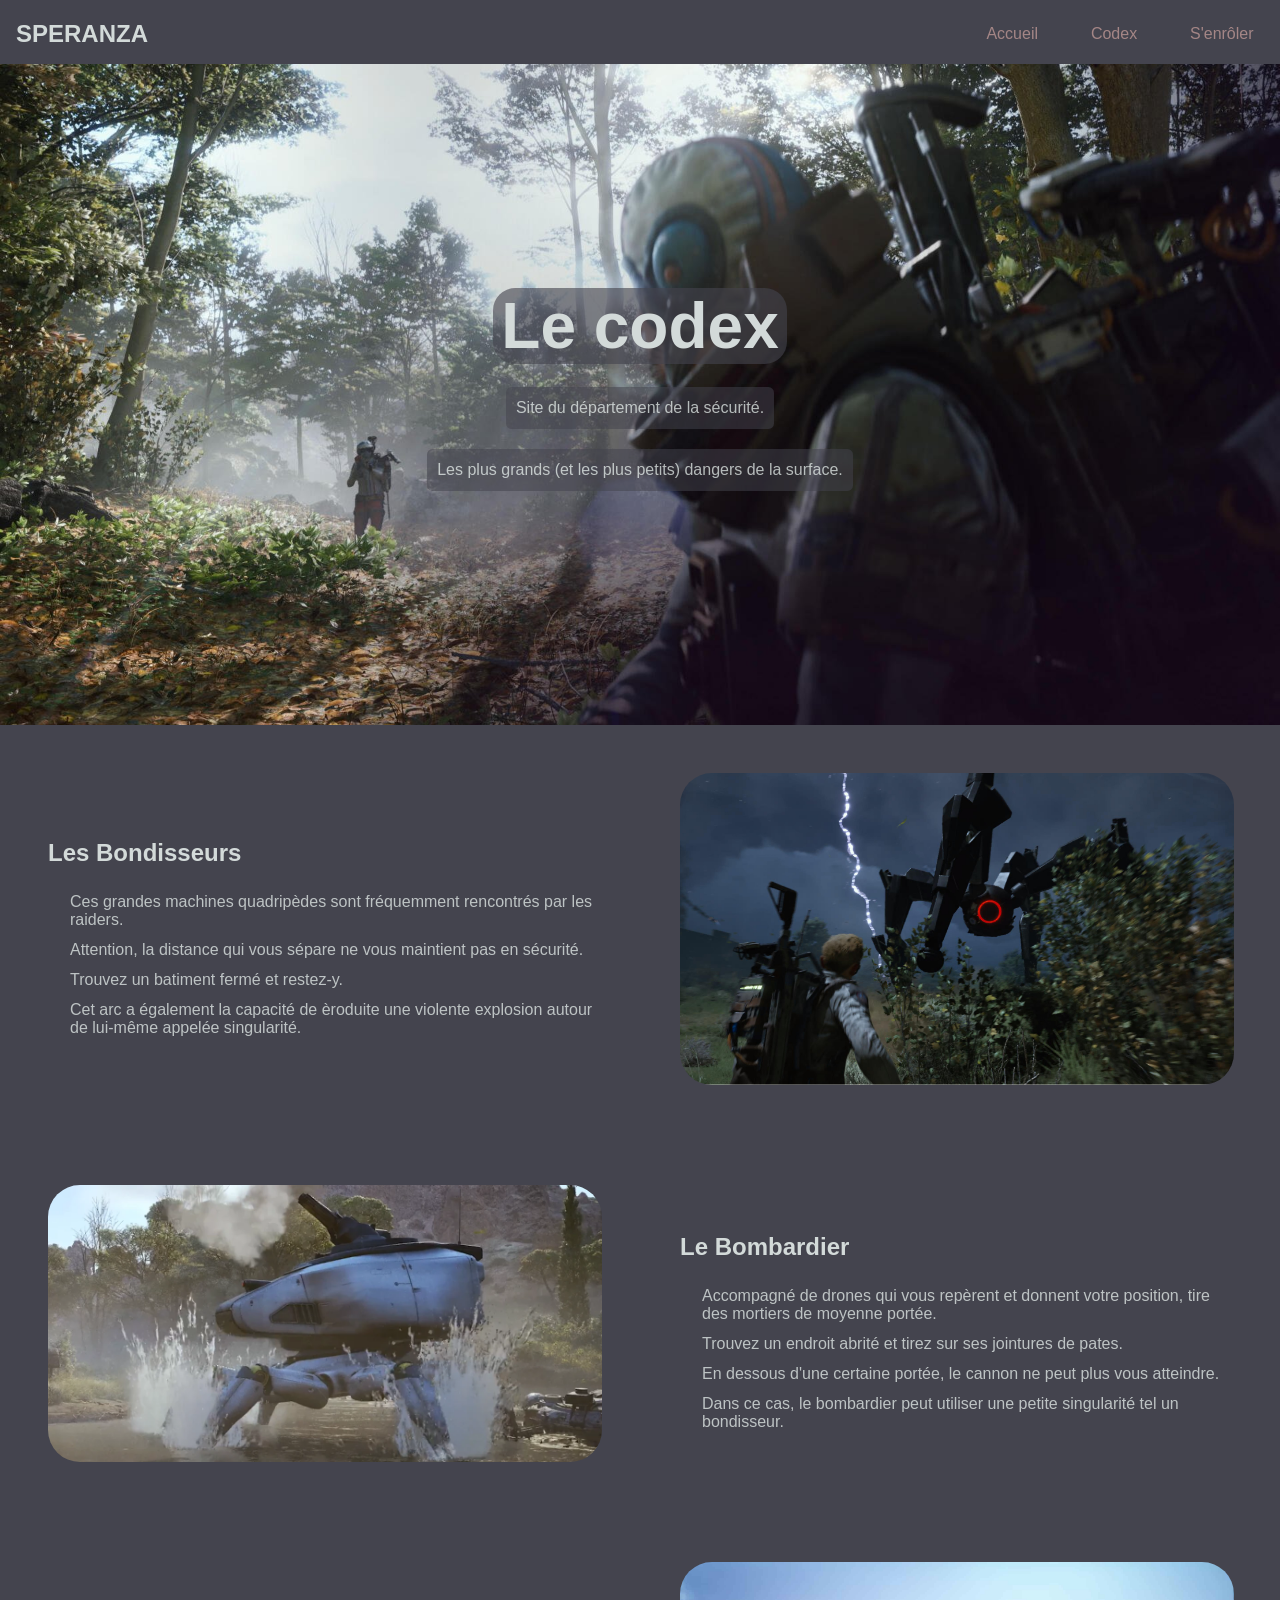
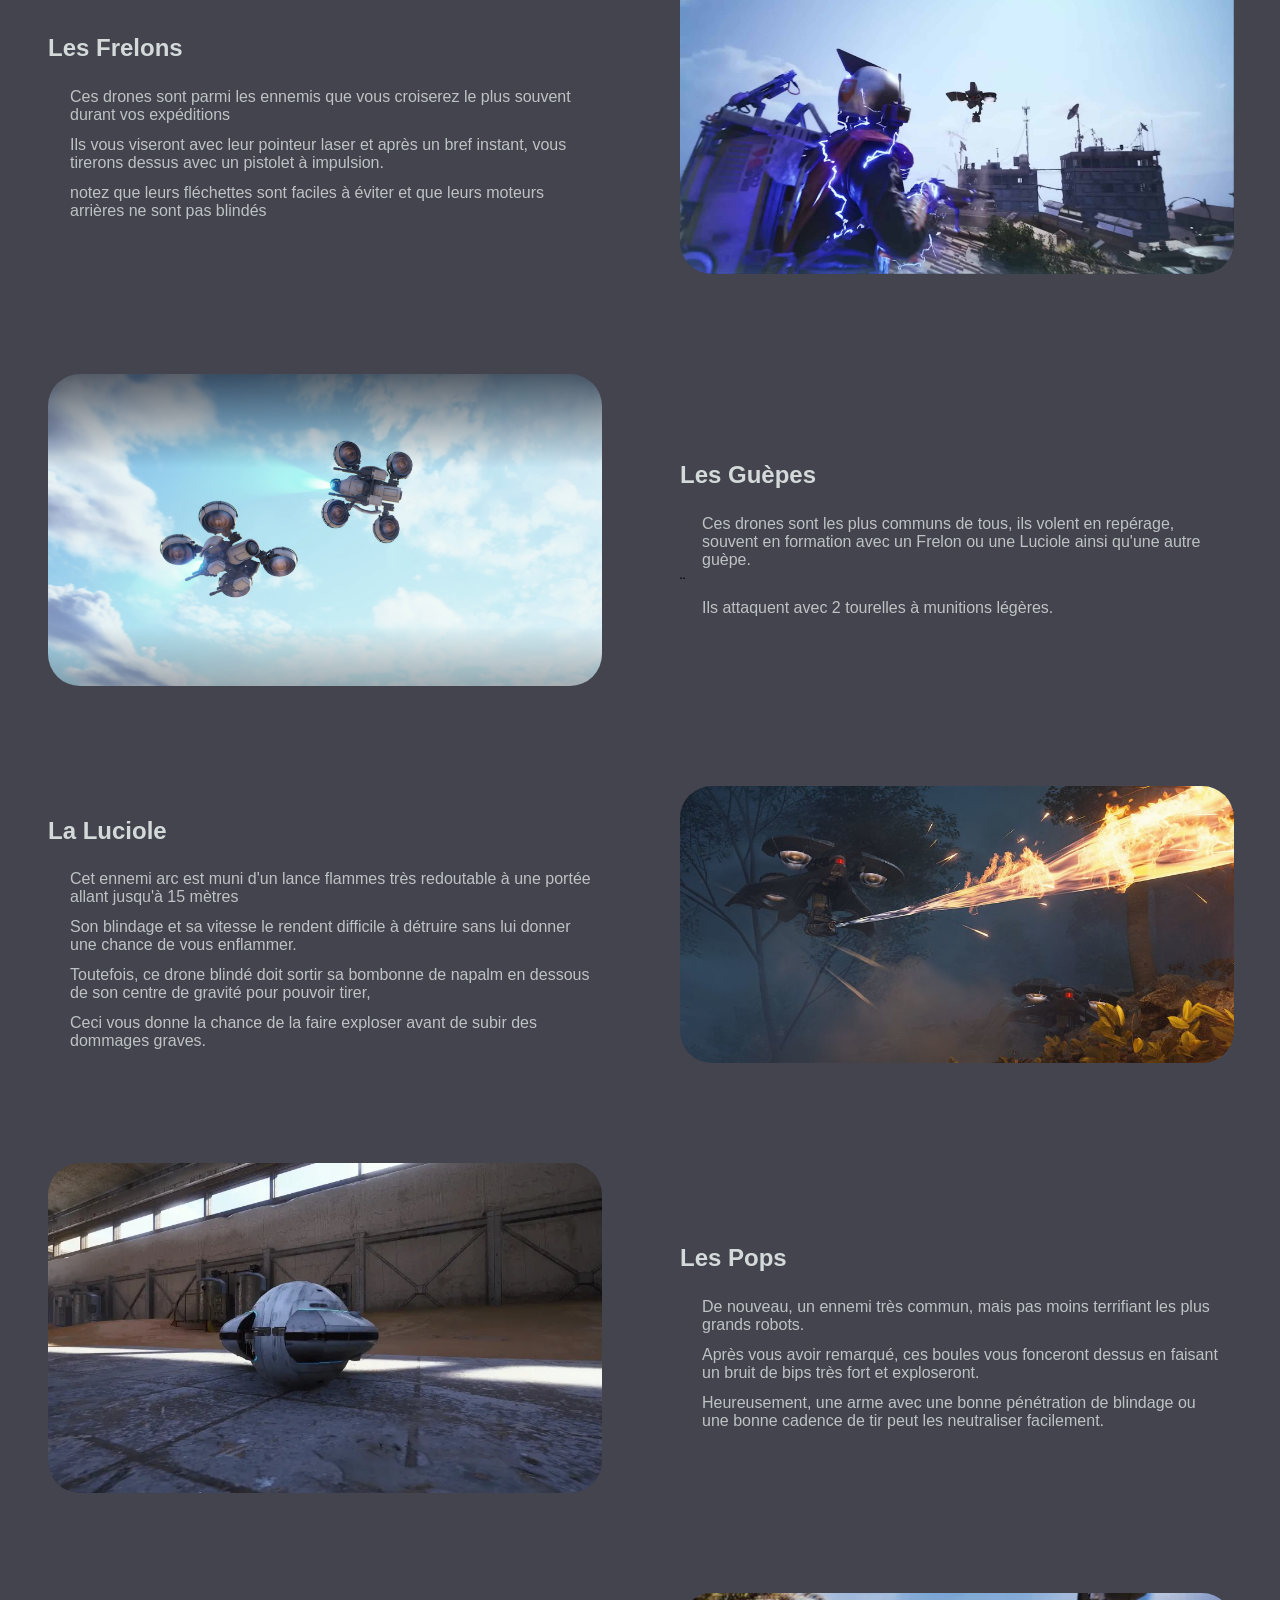
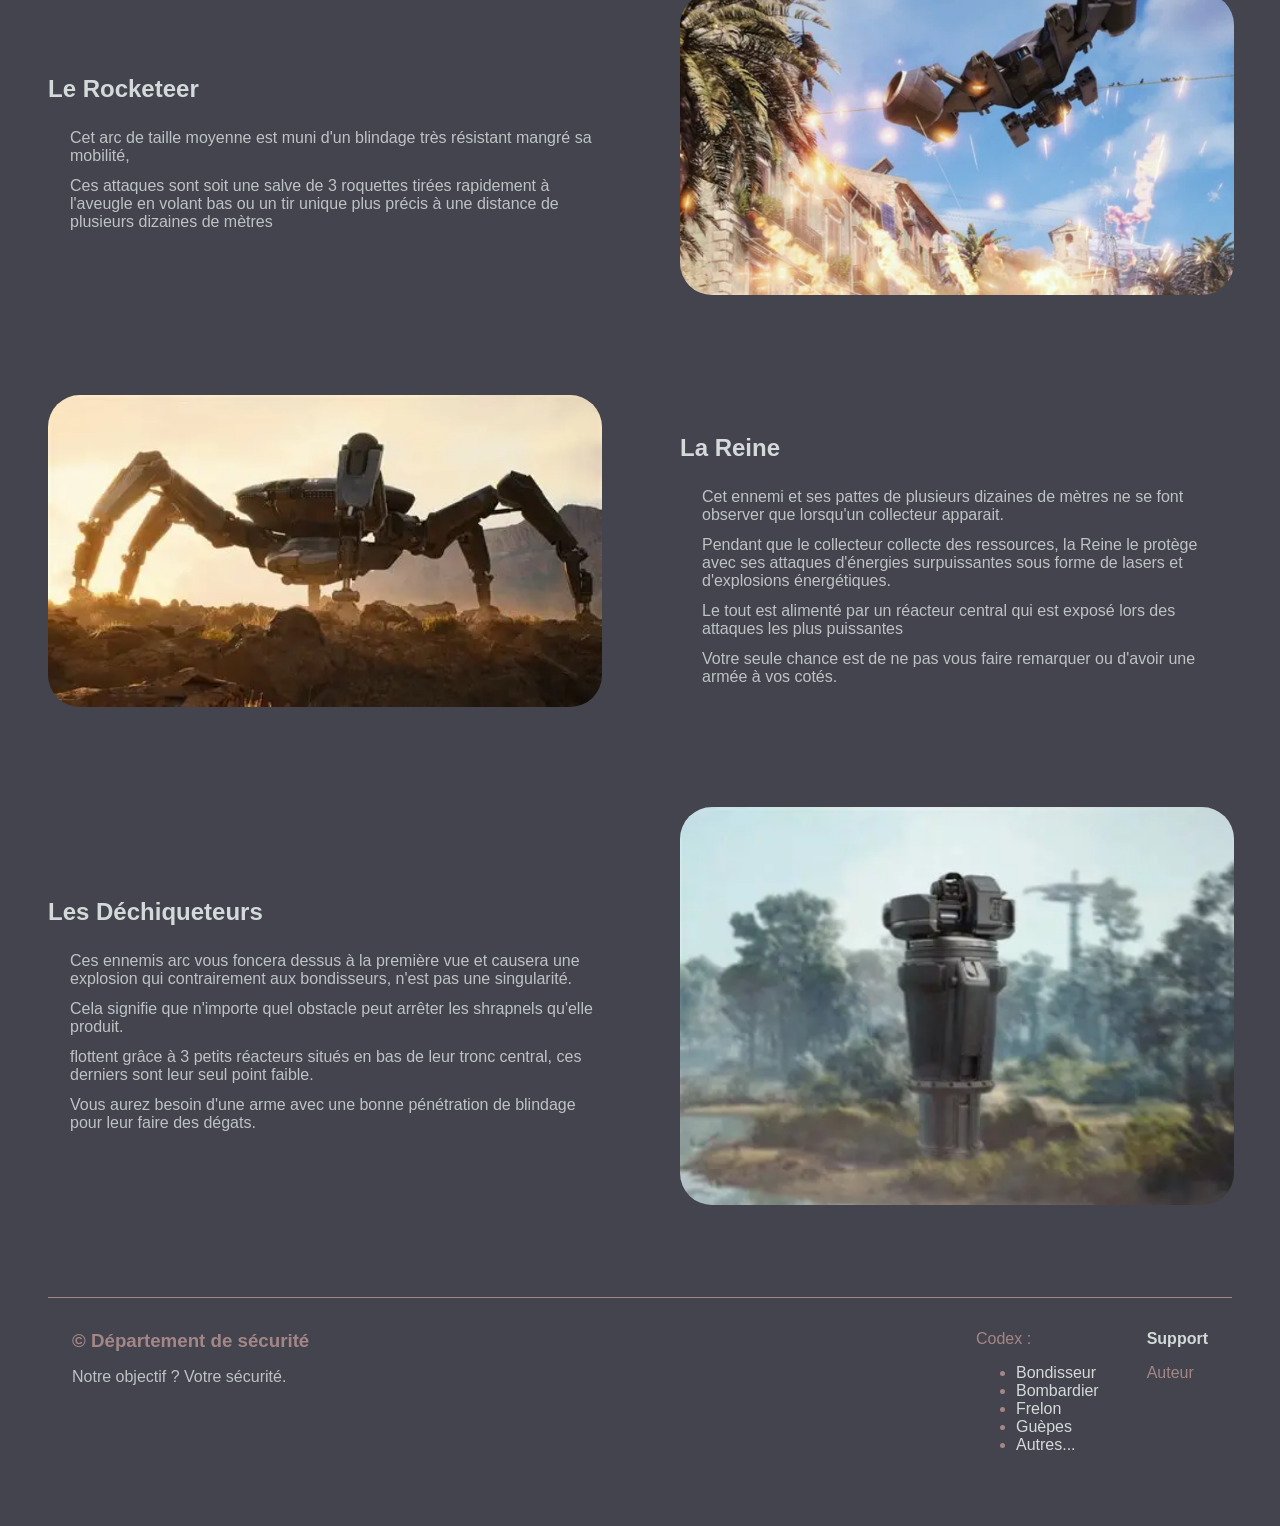
==== commit 2f22356d: "les liens du footer sont maintanant précis" ====
--- a/codex.html
+++ b/codex.html
@@ -8,8 +8,9 @@
     </head>
     <body>
         <header>
+
             <nav><!--Contient le logo SPERANZA sous forme de texte majuscule et les liens "Auteur" et "Codex"-->
-                <div>
+                <div id="logo">
                     <h2>SPERANZA</h2>
                 </div>
                 <div class="topLinks">
@@ -17,10 +18,13 @@
                         <a class="navLink" href="index.html">Accueil</a>
                     </div>
                     <div>
+                        <a class="navLink" href="codex.html">Codex</a>
+                    </div>
+                    <div>
                         <a class="navLink" href="enlist.html">S'enrôler</a>
-                    </div>                  
+                    </div>                 
                 </div>
-            </nav>
+            </nav>            
         </header>
         <main>              
             <div class="fakeHeaderCollider"></div>
@@ -31,7 +35,7 @@
                 <p>Les plus grands (et les plus petits) dangers de la surface.</p>
             </div>
 
-            <section><!--Description et conseils, Bondisseur-->
+            <section id="bondisseur"><!--Description et conseils, Bondisseur-->
                 <div class="content">
                     <h2>Les Bondisseurs</h2>
                     <p>Ces grandes machines quadripèdes sont fréquemment rencontrés par les raiders.</p>
@@ -45,7 +49,7 @@
                 </div>                
             </section> 
 
-            <section><!--Description et conseils, Bombardier-->
+            <section id="bombardier"><!--Description et conseils, Bombardier-->
                 <div>
                     <img class="blocImage" src="images/Bombardier.webp" alt="Un Bombardier en position de combat dans un étang">
                 </div>
@@ -59,9 +63,9 @@
                 </div>        
             </section>
 
-            <section><!--Description et conseils, Frelon-->
+            <section id="frelon"><!--Description et conseils, Frelon-->
                 <div class="content">
-                    <h2>Les Guèpes</h2>
+                    <h2>Les Frelons</h2>
                     <p>Ces drones sont parmi les ennemis que vous croiserez le plus souvent durant vos expéditions</p>                 
                     <p>Ils vous viseront avec leur pointeur laser et après un bref instant, vous tirerons dessus avec un pistolet à impulsion.</p>
                     <p>notez que leurs fléchettes sont faciles à éviter et que leurs moteurs arrières ne sont pas blindés</p>
@@ -72,7 +76,7 @@
                 </div>                
             </section> 
 
-            <section><!--Description et conseils, Guèpe-->
+            <section id="guèpe"><!--Description et conseils, Guèpe-->
                 <div>
                     <img class="blocImage" src="images/wasps.png" alt="Deux guèpes en repérage dans le ciel">
                 </div>
@@ -92,7 +96,6 @@
                     <p>Toutefois, ce drone blindé doit sortir sa bombonne de napalm en dessous de son centre de gravité pour pouvoir tirer,</p>
                     <p>Ceci vous donne la chance de la faire exploser avant de subir des dommages graves.</p>
                 </div>
-
                 <div>
                     <img  class="blocImage" src="images/firefly.jpg" alt="Deux Lucioles en position de combat, dont une tirant une trainée de flammes">
                 </div>                
@@ -101,8 +104,7 @@
             <section><!--Description et conseils, les Pop-->
                 <div>
                     <img class="blocImage" src="images/pop.webp" alt="Une boule Pop dans un hangar proche du port spacial.">
-                </div>
-                        
+                </div>                        
                 <div class="content">
                     <h2>Les Pops</h2>
                     <p>De nouveau, un ennemi très commun, mais pas moins terrifiant les plus grands robots.</p>
@@ -137,9 +139,7 @@
                 </div>                   
             </section>
 
-             </section>
-
-              <section><!--Description et conseils, Déchiqueteurs-->
+            <section><!--Description et conseils, Déchiqueteurs-->
                 <div class="content">
                     <h2>Les Déchiqueteurs</h2>
                     <p>Ces ennemis arc vous foncera dessus à la première vue et causera une explosion qui contrairement aux bondisseurs, n'est pas une singularité. </p>
@@ -147,7 +147,6 @@
                     <p>flottent grâce à 3 petits réacteurs situés en bas de leur tronc central, ces derniers sont leur seul point faible.</p>
                     <p>Vous aurez besoin d'une arme avec une bonne pénétration de blindage pour leur faire des dégats.</p>
                 </div>
-
                 <div>
                     <img  class="blocImage" src="images/Shredder.png" alt="Un Déchiqueteur flottant aux alentours du champ de bataille du barrage">
                 </div>                
@@ -171,16 +170,19 @@
                     <a class="FooterLinks" href="codex.html">Codex :</a>                   
                     <ul class="whiteFooterLinks">
                         <li>
-                            <a href="codex.html">Bondisseur</a>
+                            <a href="codex.html#bondisseur">Bondisseur</a>
                         </li>
                         <li>
-                            <a href="codex.html">Bombardier</a>
+                            <a href="codex.html#bombardier">Bombardier</a>
                         </li>
                         <li>
-                            <a href="codex.html">Déchiqueteurs</a>
+                            <a href="codex.html#frelon">Frelon</a>
                         </li>
                         <li>
-                            <a href="codex.html">Autres...</a>
+                            <a href="codex.html#guèpe">Guèpes</a>
+                        </li>
+                        <li>
+                           <a href="codex.html">Autres...</a>
                         </li>
                     </ul>
                 </div>
@@ -189,16 +191,9 @@
                     <h4>Support</h4> 
                     <div>
                         <a class="FooterLinks" href="auteur.html">Auteur</a> 
-                    </div>
-                    <div>
-                        <a class="FooterLinks" href="support.html">Support</a> 
-                    </div>
-                    <div>
-                        <a class="FooterLinks" href="mentions-legales.html">Mentions légales</a>  
-                    </div>                                                                      
+                    </div>                                                              
                 </div>  
             </div>
         </footer>
-
     </body>
 </html>
--- a/style.css
+++ b/style.css
@@ -132,9 +132,10 @@
 }
 
 #AuthorTitle {
-    background-image: url('images/firefly.jpg');
-
-    padding: 10em 2em ;    
+    background-image: url('images/aseprite2.png');
+    opacity: 75%;
+
+    padding: 16em 2em ;    
 }
 
 #AuthorTitle h1 {
@@ -143,13 +144,6 @@
     background-color: #44444e9b;
     margin: 0px;
     margin-bottom: 13px;
-}
-
-#AuthorTitle p {
-    border-radius: 0.35em;
-    padding: 8px 10px;
-    background-color: #44444e9b;
-    margin: 10px;
 }
 
 
@@ -408,9 +402,23 @@
 }
 
 #hobbiesPresentation {
-    flex-direction: collumn;         
+    display: flex;
+    flex-direction: collumn;
+    align-items: center;
 }
 
 #hobbyImages {
+    display: flex;
     flex-direction: row;    
+    justify-content: space-between;
+}
+
+.hobbyImages {
+    display: flex;
+    justify-content: space-between;
+    align-items: row;
+    width: 30em;
+    padding: 1em;
+    border-radius: 5em;
+
 }
